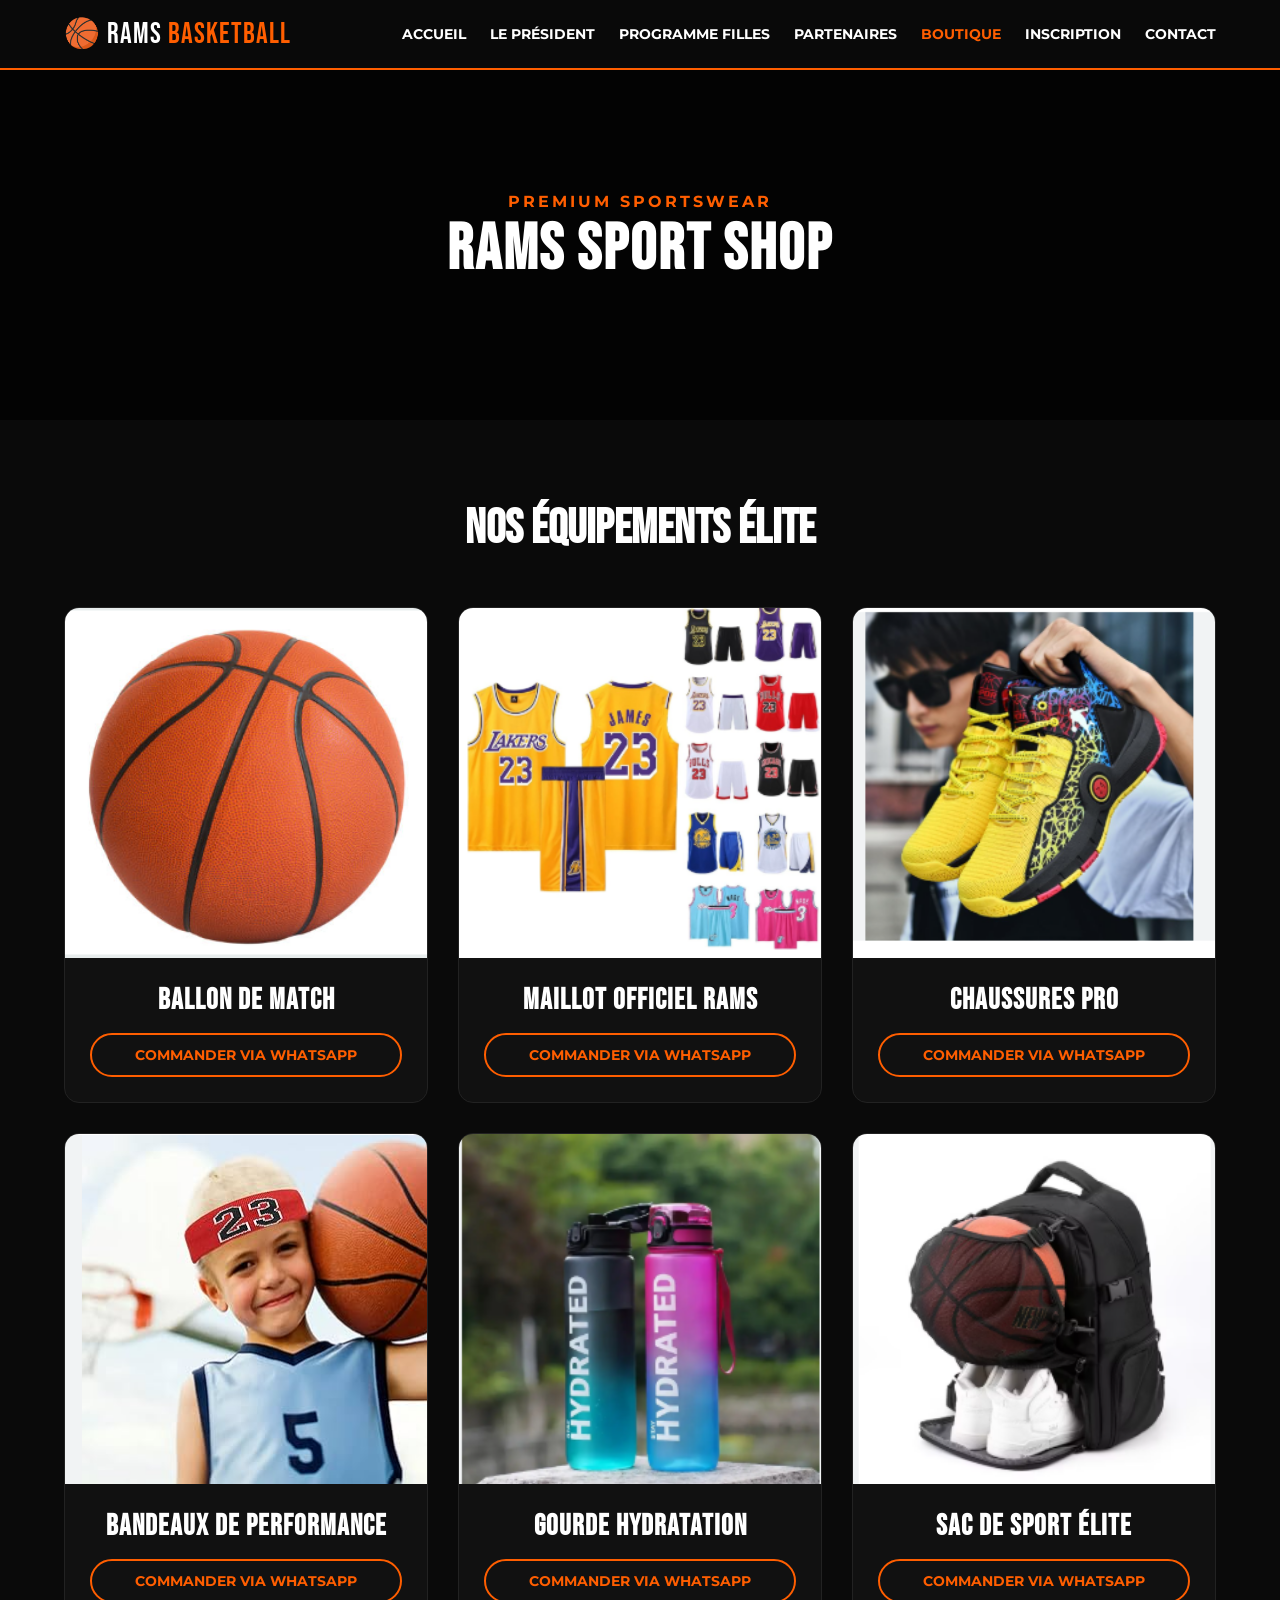
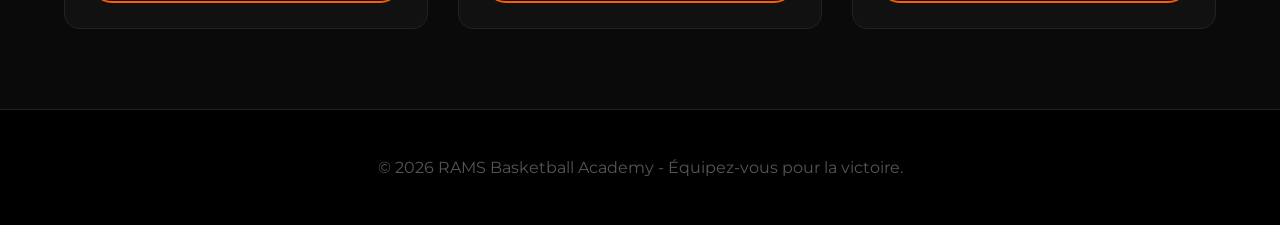
==== boutique.html @ 572895fd "Add files via upload" ====
<!DOCTYPE html>
<html lang="fr">
<head>
    <meta charset="UTF-8">
    <meta name="viewport" content="width=device-width, initial-scale=1.0">
    <title>Boutique | RAMS Basketball Academy</title>
    <link href="https://fonts.googleapis.com/css2?family=Bebas+Neue&family=Montserrat:wght@400;700&display=swap" rel="stylesheet">
    <link rel="stylesheet" href="css/style.css">
    <style>
        :root {
            --primary: #ff5e00;
            --dark: #0a0a0a;
            --gray: #111111;
            --light: #ffffff;
        }

        * { margin: 0; padding: 0; box-sizing: border-box; }
        body { font-family: 'Montserrat', sans-serif; background: var(--dark); color: var(--light); }

        /* --- HEADER & NAV (IDENTIQUE) --- */
        header {
            background: rgba(10, 10, 10, 0.95);
            padding: 1rem 5%;
            position: fixed;
            width: 100%;
            top: 0;
            z-index: 1000;
            border-bottom: 2px solid var(--primary);
            display: flex;
            justify-content: space-between;
            align-items: center;
        }
        .logo { font-family: 'Bebas Neue', sans-serif; font-size: 1.8rem; letter-spacing: 1px; }
        .logo span { color: var(--primary); }
        .nav-menu { display: flex; gap: 1.5rem; }
        .nav-menu a { color: var(--light); text-decoration: none; font-weight: bold; font-size: 0.9rem; text-transform: uppercase; transition: 0.3s; }
        .nav-menu a:hover, .nav-menu a.active { color: var(--primary); }
        .menu-toggle { display: none; font-size: 2rem; cursor: pointer; }

        /* --- HERO SHOP --- */
        .shop-hero {
            height: 40vh;
            background: linear-gradient(rgba(0,0,0,0.7), rgba(0,0,0,0.7)), url('images/hero-shop.jpg') center/cover;
            display: flex;
            flex-direction: column;
            align-items: center;
            justify-content: center;
            text-align: center;
            margin-top: 60px;
        }
        .shop-hero h1 { font-family: 'Bebas Neue', sans-serif; font-size: 4rem; letter-spacing: 2px; }
        .shop-hero p { color: var(--primary); text-transform: uppercase; font-weight: bold; letter-spacing: 3px; }

        /* --- SHOP GRID --- */
        .shop-section { padding: 80px 5%; }
        .shop-section h2 { font-family: 'Bebas Neue', sans-serif; font-size: 3rem; text-align: center; margin-bottom: 50px; }

        .shop-grid {
            display: grid;
            grid-template-columns: repeat(auto-fit, minmax(300px, 1fr));
            gap: 30px;
            max-width: 1200px;
            margin: 0 auto;
        }

        .product-card {
            background: var(--gray);
            border-radius: 15px;
            overflow: hidden;
            border: 1px solid #222;
            transition: all 0.4s ease;
            position: relative;
        }

        .product-card:hover {
            transform: translateY(-10px);
            border-color: var(--primary);
            box-shadow: 0 10px 30px rgba(255, 94, 0, 0.2);
        }

        .product-image {
            width: 100%;
            height: 350px;
            overflow: hidden;
            background: #222;
        }

        .product-image img {
            width: 100%;
            height: 100%;
            object-fit: cover;
            transition: transform 0.6s ease;
        }

        .product-card:hover .product-image img { transform: scale(1.1); }

        .product-info { padding: 25px; text-align: center; }

        .product-info h3 {
            font-family: 'Bebas Neue', sans-serif;
            font-size: 1.8rem;
            margin-bottom: 15px;
            letter-spacing: 1px;
        }

        .whatsapp-btn {
            display: inline-flex;
            align-items: center;
            justify-content: center;
            background: transparent;
            color: var(--primary);
            border: 2px solid var(--primary);
            padding: 12px 25px;
            text-decoration: none;
            font-weight: bold;
            border-radius: 50px;
            text-transform: uppercase;
            font-size: 0.85rem;
            transition: 0.3s;
            width: 100%;
        }

        .whatsapp-btn:hover {
            background: var(--primary);
            color: white;
        }

        .whatsapp-btn svg { margin-right: 10px; }

        /* --- FOOTER --- */
        footer { text-align: center; padding: 3rem; background: #000; border-top: 1px solid #222; color: #555; }

        @media (max-width: 768px) {
            .nav-menu { display: none; flex-direction: column; position: absolute; top: 100%; left: 0; width: 100%; background: var(--dark); padding: 2rem; border-bottom: 2px solid var(--primary); }
            .nav-menu.active { display: flex; }
            .menu-toggle { display: block; }
        }
    </style>
</head>
<body>

<header>
    <div class="logo">🏀 RAMS <span>BASKETBALL</span></div>
    <div class="menu-toggle" id="menuToggle">☰</div>
    <nav id="mobileMenu" class="nav-menu">
        <a href="index.html">Accueil</a>
        <a href="president.html">Le Président</a>
        <a href="programme_fille.html">Programme Filles</a>
        <a href="partenaire.html">Partenaires</a>
        <a href="boutique.html" class="active">Boutique</a>
        <a href="inscription.html">Inscription</a>
        <a href="contact.html">Contact</a>
    </nav>
</header>

<section class="shop-hero">
    <p>Premium Sportswear</p>
    <h1>RAMS SPORT SHOP</h1>
</section>

<section class="shop-section">
    <h2>Nos Équipements <span>Élite</span></h2>

    <div class="shop-grid">

        <div class="product-card">
            <div class="product-image"><img src="images/ballon.jpg" alt="Ballon RAMS"></div>
            <div class="product-info">
                <h3>Ballon de Match</h3>
                <a class="whatsapp-btn" href="https://wa.me/2290166396755?text=Je%20souhaite%20commander%20le%20Ballon" target="_blank">
                   Commander via WhatsApp
                </a>
            </div>
        </div>

        <div class="product-card">
            <div class="product-image"><img src="images/maillot.jpg" alt="Maillot Officiel"></div>
            <div class="product-info">
                <h3>Maillot Officiel RAMS</h3>
                <a class="whatsapp-btn" href="https://wa.me/2290166396755?text=Je%20souhaite%20commander%20le%20Maillot" target="_blank">
                   Commander via WhatsApp
                </a>
            </div>
        </div>

        <div class="product-card">
            <div class="product-image"><img src="images/chaussures.jpg" alt="Chaussures Basketball"></div>
            <div class="product-info">
                <h3>Chaussures Pro</h3>
                <a class="whatsapp-btn" href="https://wa.me/2290166396755?text=Je%20souhaite%20commander%20les%20Chaussures" target="_blank">
                   Commander via WhatsApp
                </a>
            </div>
        </div>

        <div class="product-card">
            <div class="product-image"><img src="images/bandeaux.jpg" alt="Accessoires"></div>
            <div class="product-info">
                <h3>Bandeaux de Performance</h3>
                <a class="whatsapp-btn" href="https://wa.me/2290166396755?text=Je%20souhaite%20commander%20les%20bandeaux" target="_blank">
                   Commander via WhatsApp
                </a>
            </div>
        </div>

        <div class="product-card">
            <div class="product-image"><img src="images/gourdes.jpg" alt="Gourde RAMS"></div>
            <div class="product-info">
                <h3>Gourde Hydratation</h3>
                <a class="whatsapp-btn" href="https://wa.me/2290166396755?text=Je%20souhaite%20commander%20la%20gourde" target="_blank">
                   Commander via WhatsApp
                </a>
            </div>
        </div>

        <div class="product-card">
            <div class="product-image"><img src="images/sacdesport.jpg" alt="Sac de sport"></div>
            <div class="product-info">
                <h3>Sac de Sport Élite</h3>
                <a class="whatsapp-btn" href="https://wa.me/2290166396755?text=Je%20souhaite%20commander%20le%20sac" target="_blank">
                   Commander via WhatsApp
                </a>
            </div>
        </div>

    </div>
</section>

<footer>
    <p>© 2026 RAMS Basketball Academy - Équipez-vous pour la victoire.</p>
</footer>

<script>
    const menuToggle = document.getElementById('menuToggle');
    const mobileMenu = document.getElementById('mobileMenu');
    menuToggle.addEventListener('click', () => mobileMenu.classList.toggle('active'));
</script>

</body>
</html>
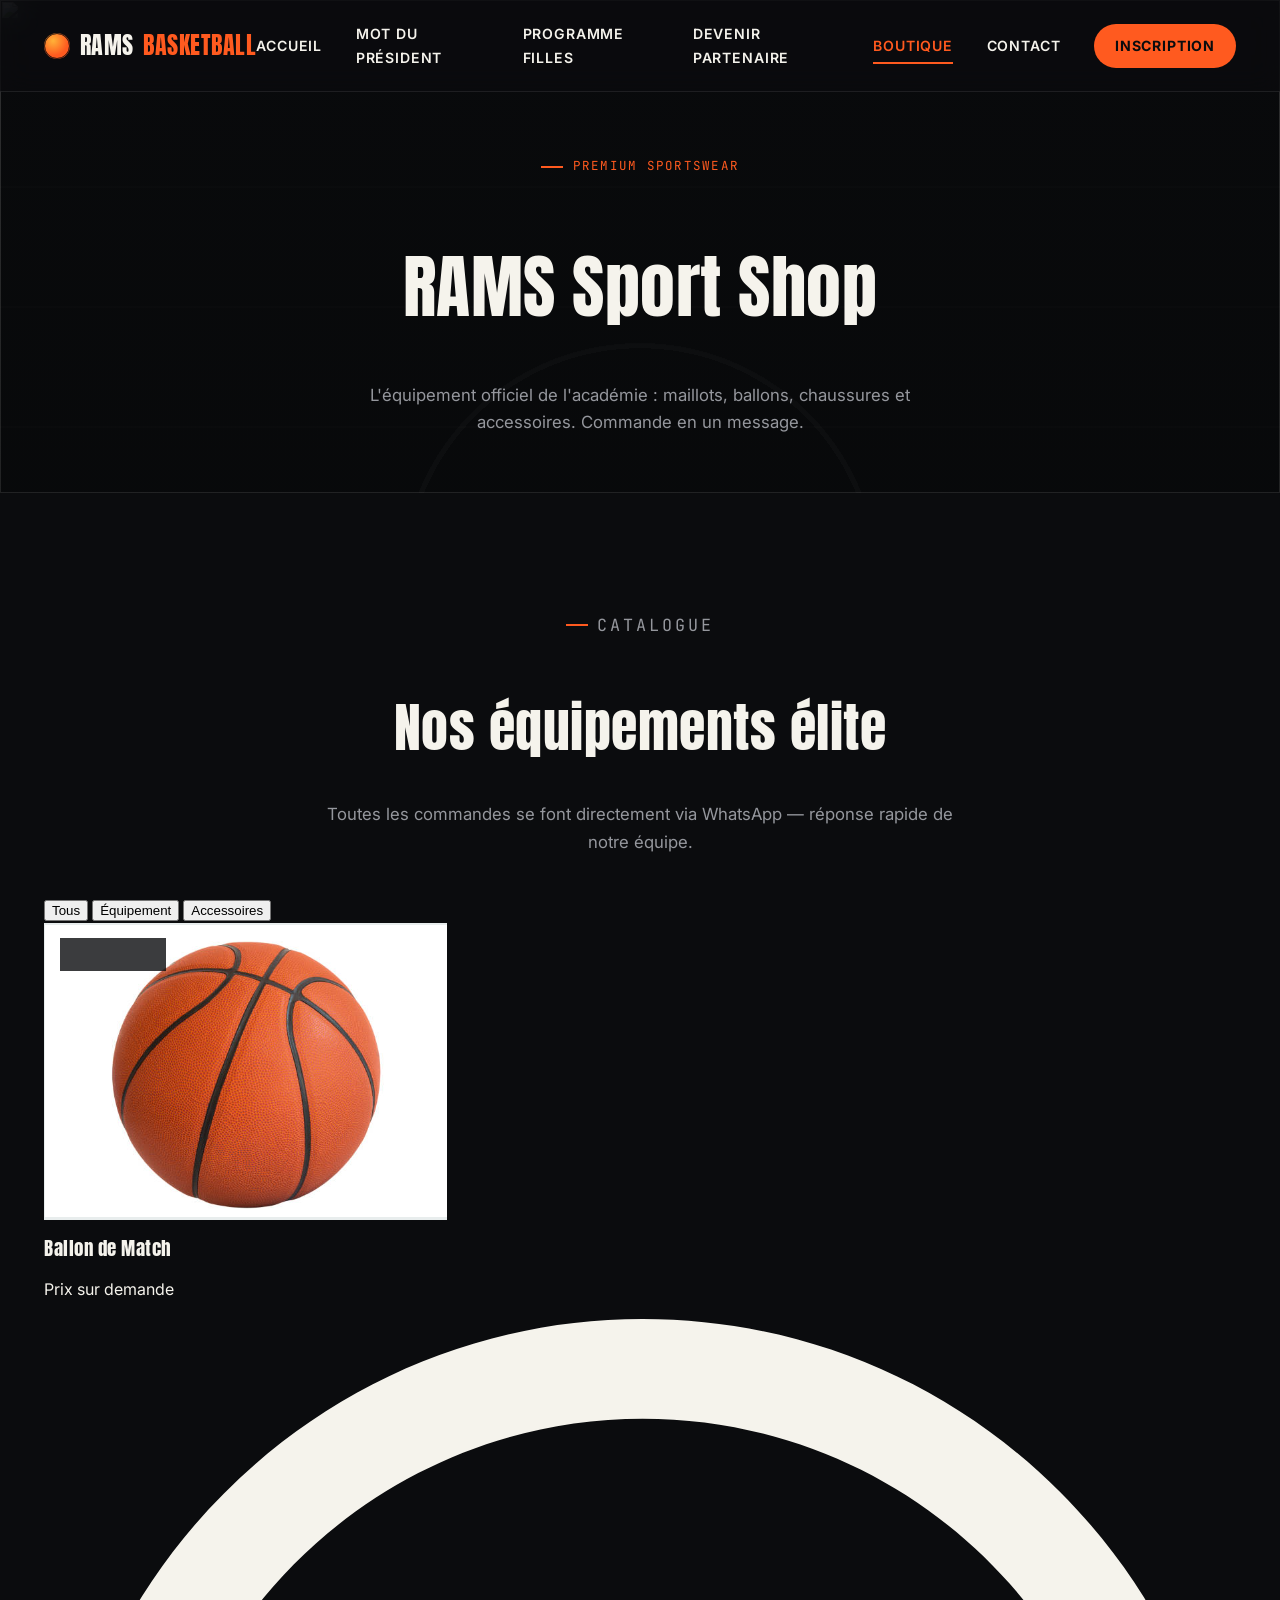
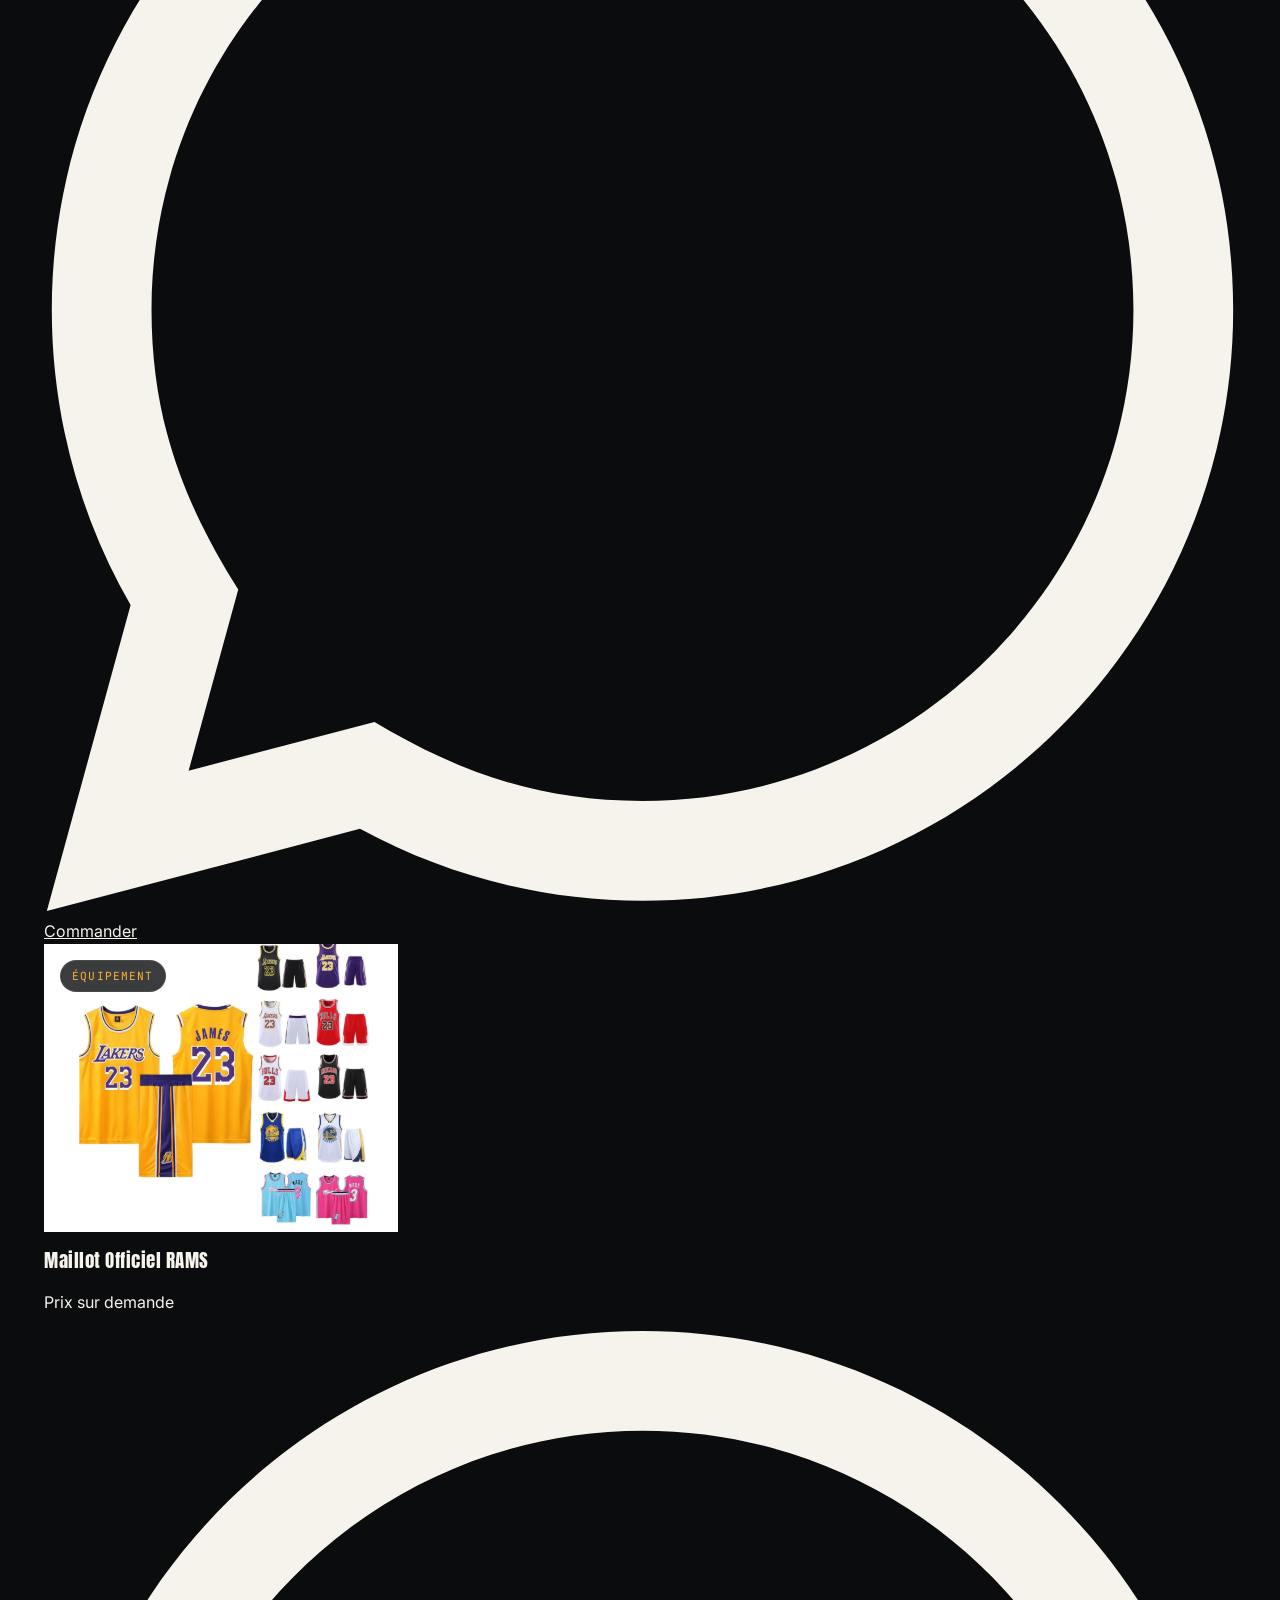
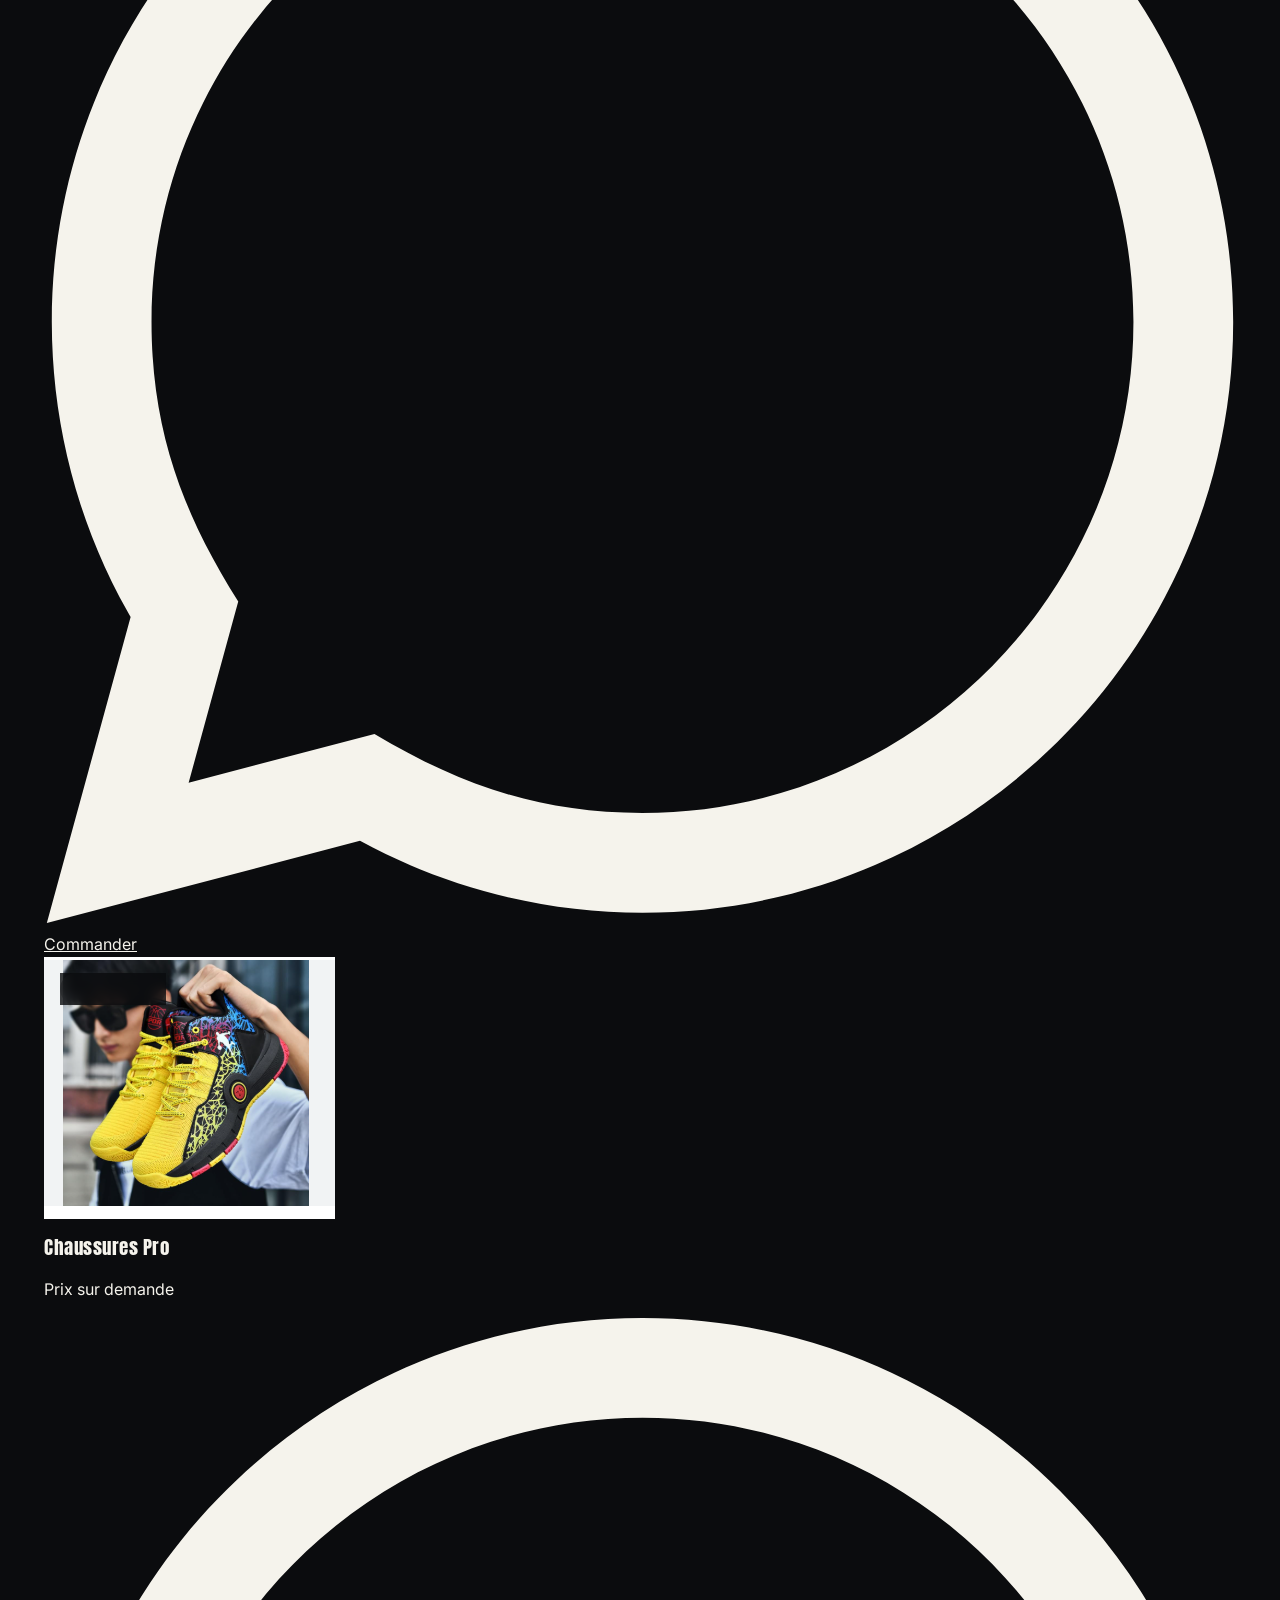
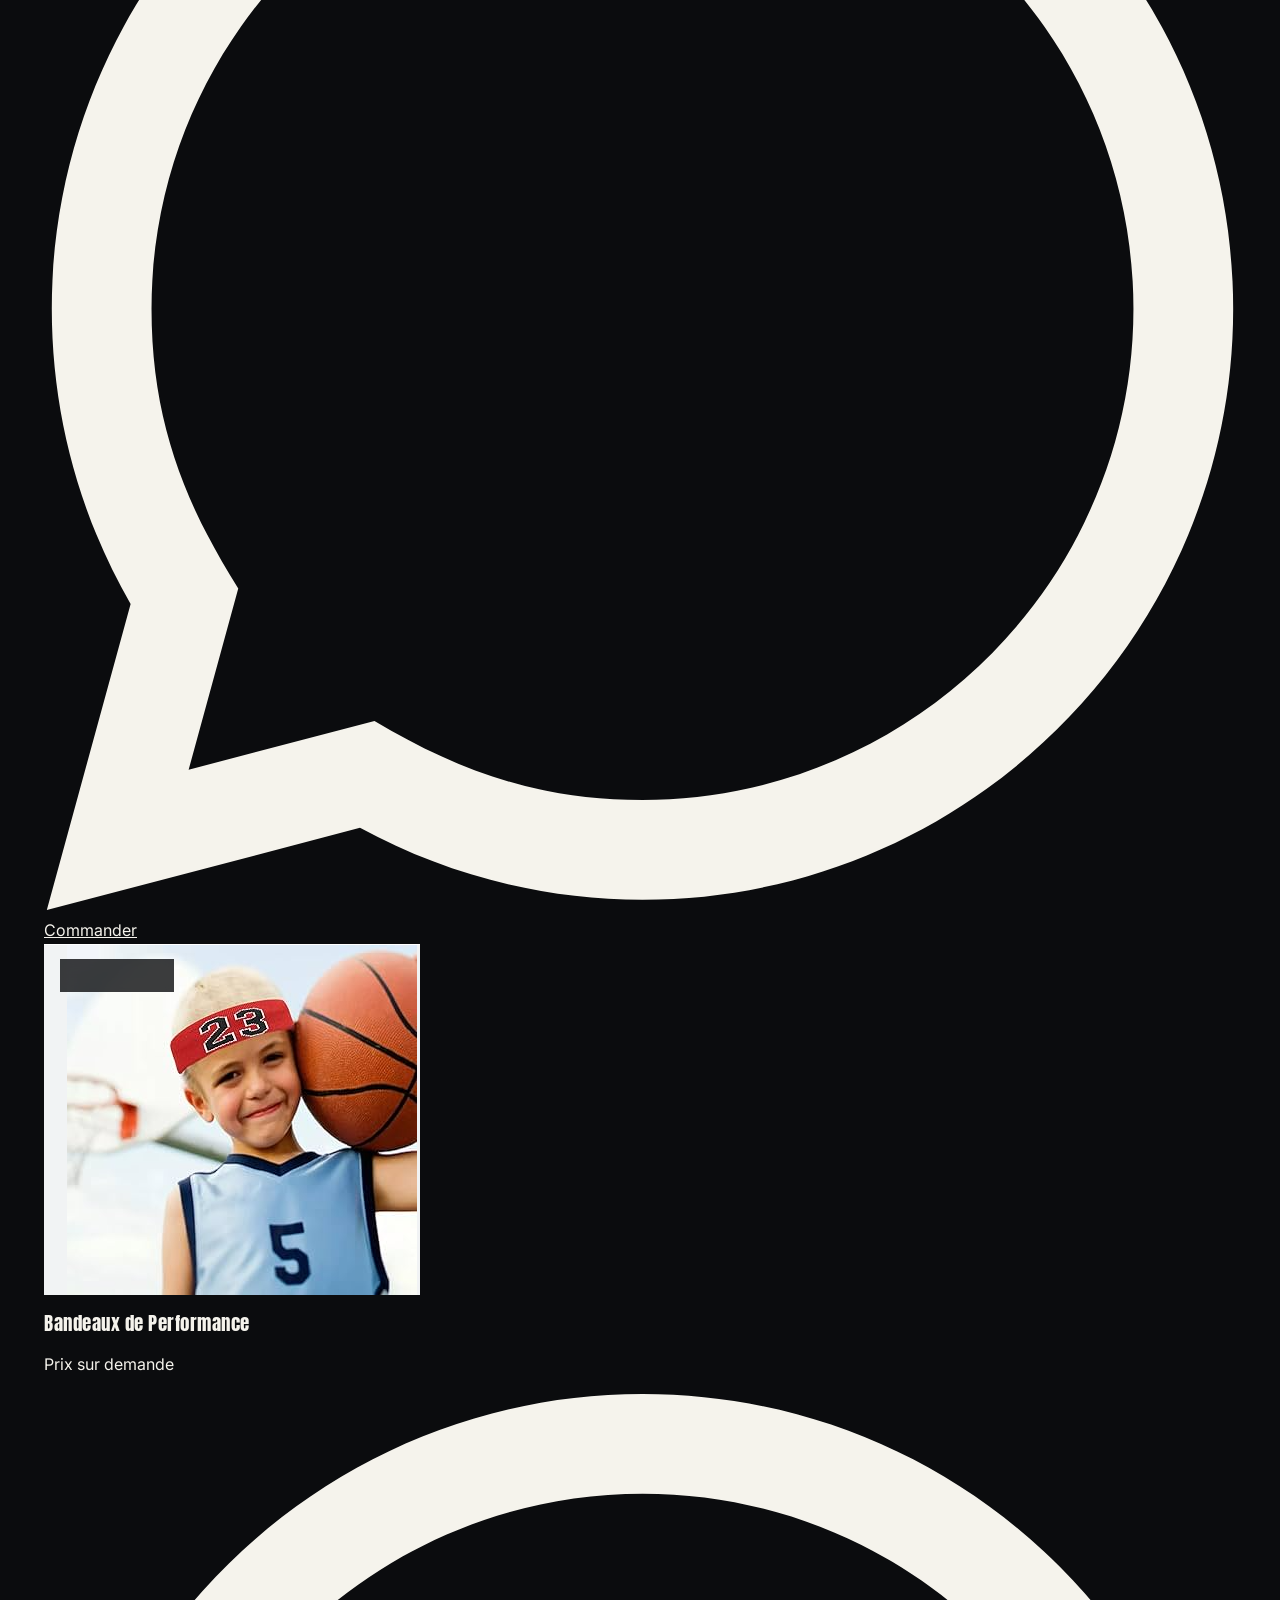
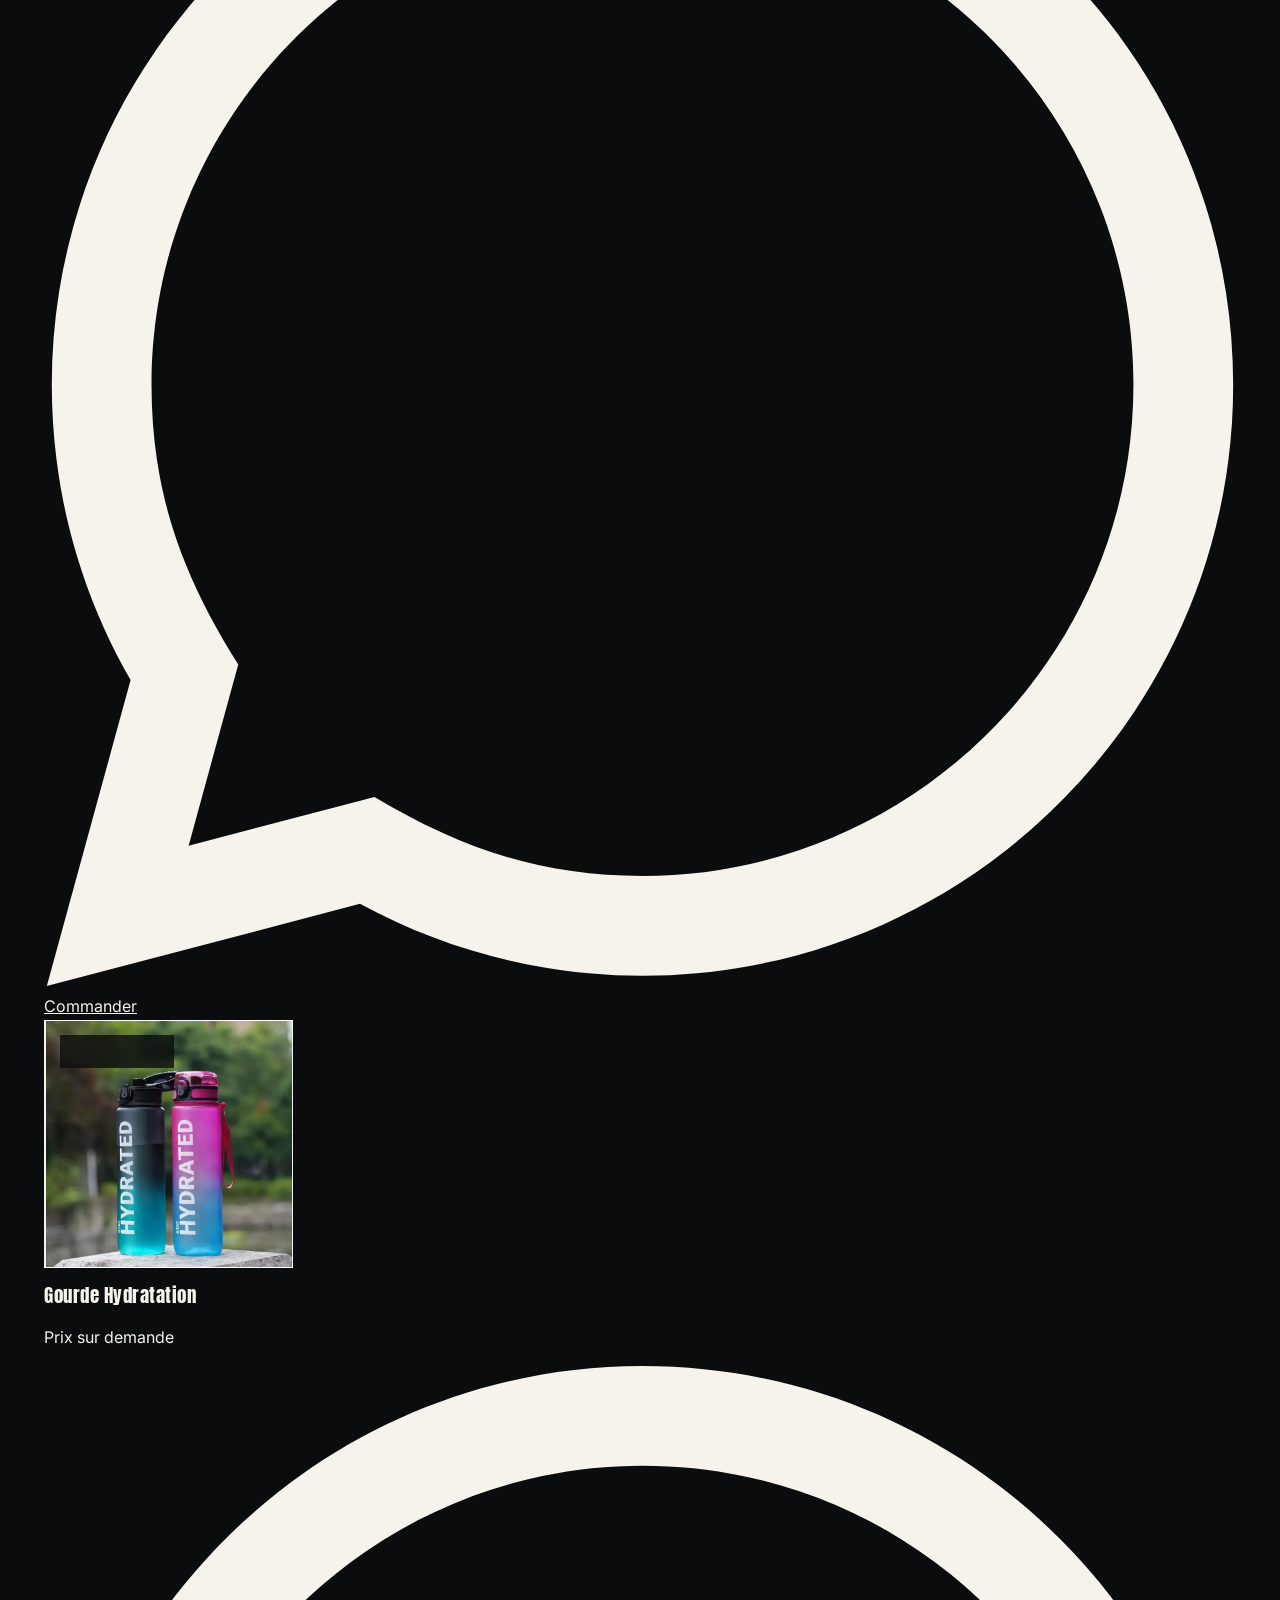
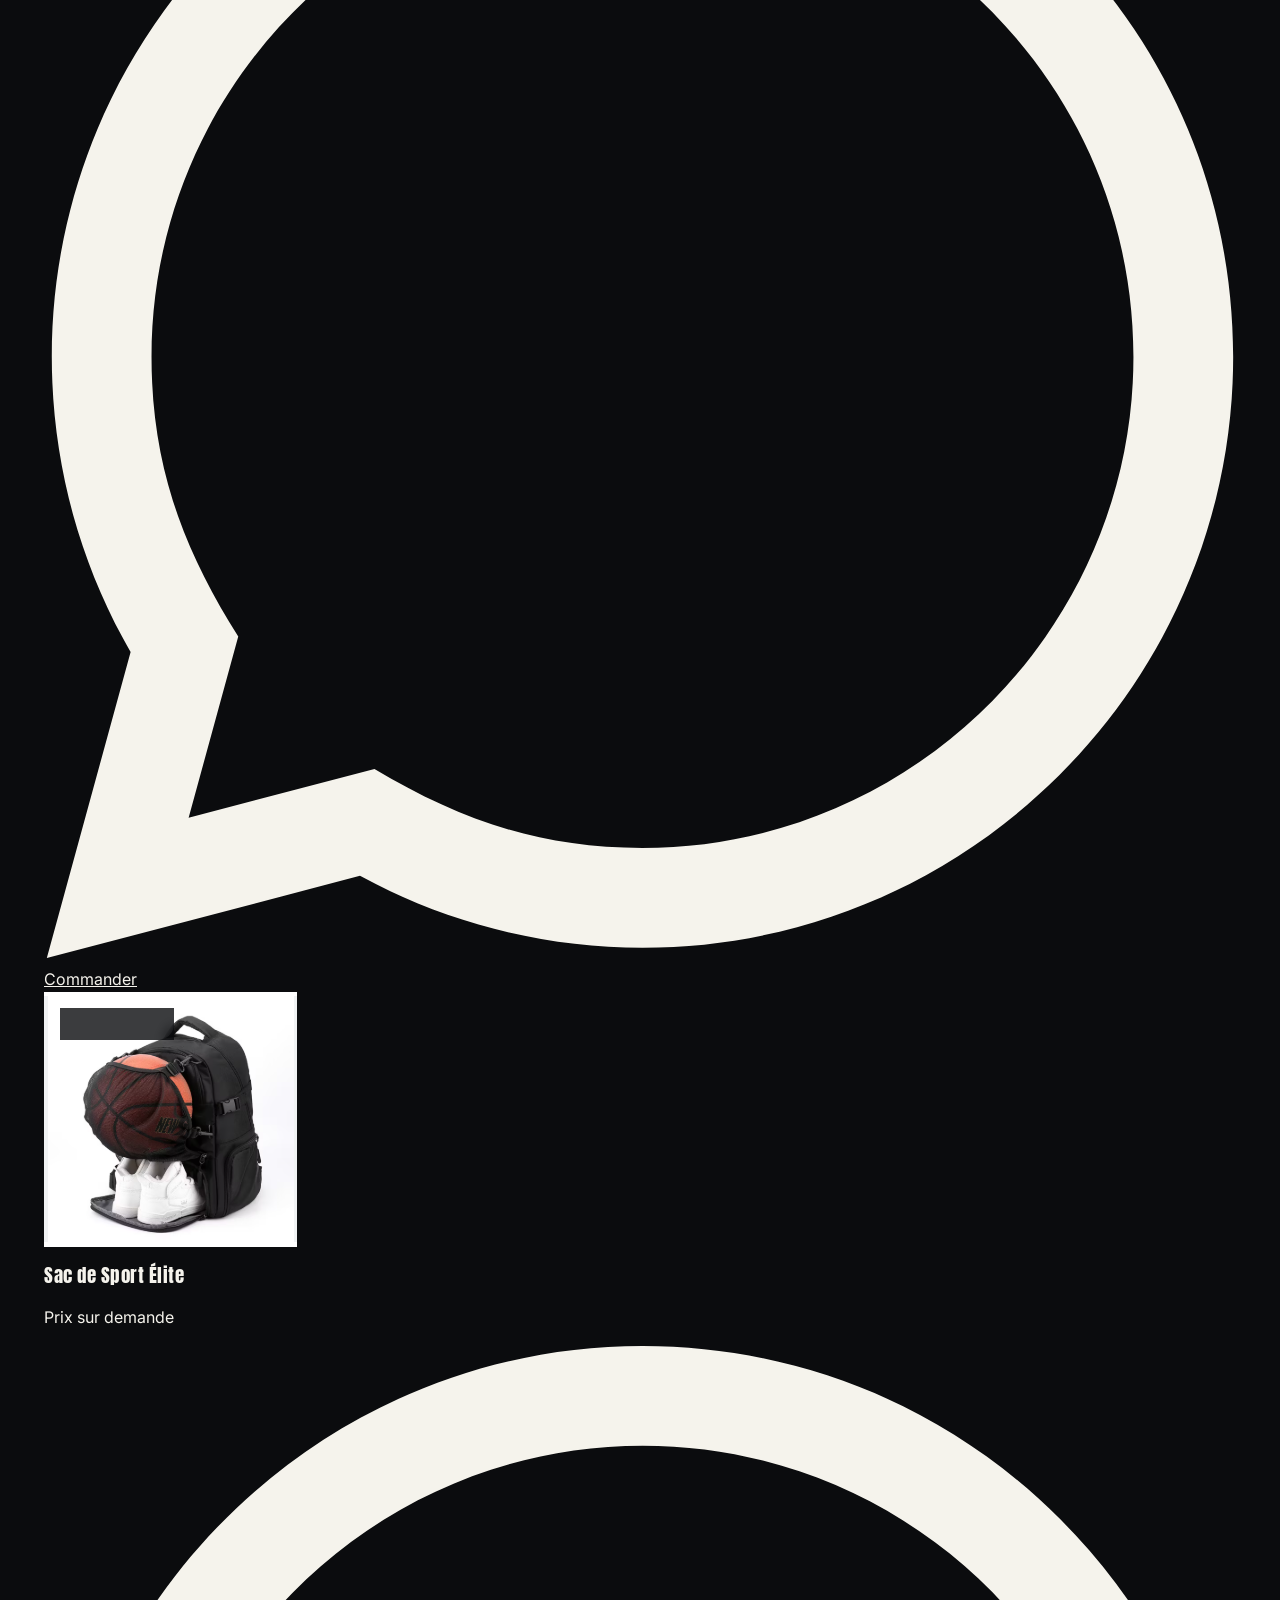
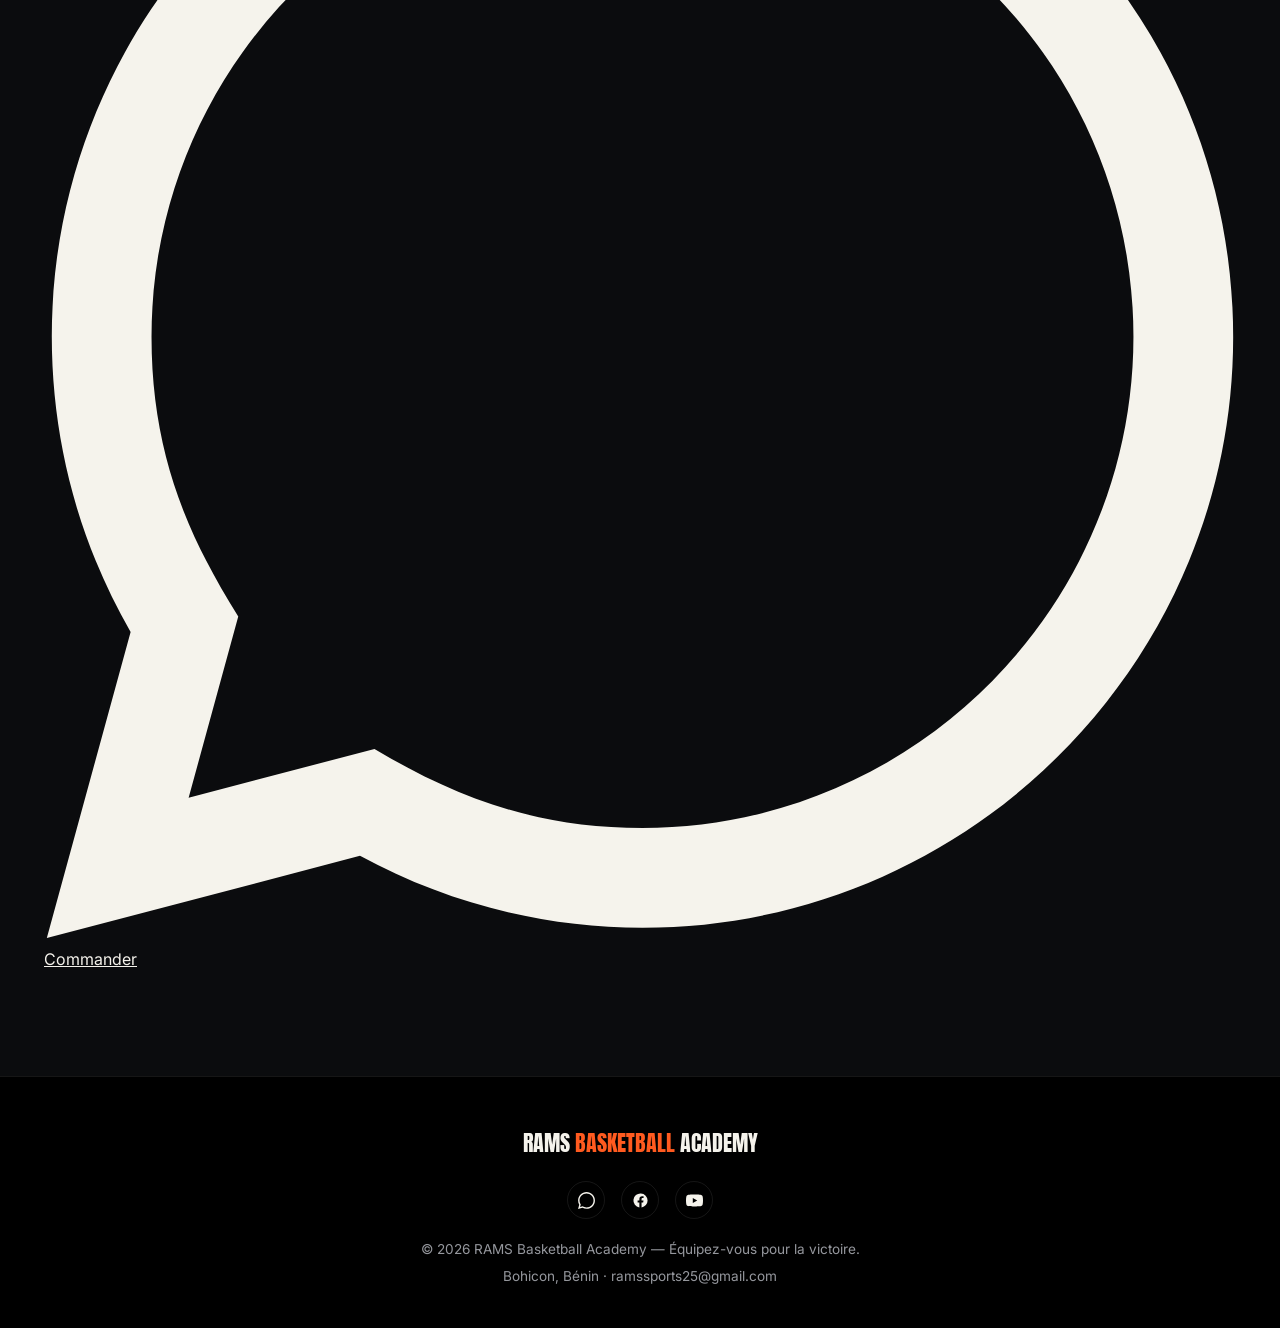
==== commit 00526ed7: "Revise boutique.html for SEO and layout improvements Updated the boutique page with improved SEO and" ====
--- a/boutique.html
+++ b/boutique.html
@@ -1,240 +1,281 @@
 <!DOCTYPE html>
 <html lang="fr">
 <head>
-    <meta charset="UTF-8">
-    <meta name="viewport" content="width=device-width, initial-scale=1.0">
-    <title>Boutique | RAMS Basketball Academy</title>
-    <link href="https://fonts.googleapis.com/css2?family=Bebas+Neue&family=Montserrat:wght@400;700&display=swap" rel="stylesheet">
-    <link rel="stylesheet" href="css/style.css">
-    <style>
-        :root {
-            --primary: #ff5e00;
-            --dark: #0a0a0a;
-            --gray: #111111;
-            --light: #ffffff;
-        }
-
-        * { margin: 0; padding: 0; box-sizing: border-box; }
-        body { font-family: 'Montserrat', sans-serif; background: var(--dark); color: var(--light); }
-
-        /* --- HEADER & NAV (IDENTIQUE) --- */
-        header {
-            background: rgba(10, 10, 10, 0.95);
-            padding: 1rem 5%;
-            position: fixed;
-            width: 100%;
-            top: 0;
-            z-index: 1000;
-            border-bottom: 2px solid var(--primary);
-            display: flex;
-            justify-content: space-between;
-            align-items: center;
-        }
-        .logo { font-family: 'Bebas Neue', sans-serif; font-size: 1.8rem; letter-spacing: 1px; }
-        .logo span { color: var(--primary); }
-        .nav-menu { display: flex; gap: 1.5rem; }
-        .nav-menu a { color: var(--light); text-decoration: none; font-weight: bold; font-size: 0.9rem; text-transform: uppercase; transition: 0.3s; }
-        .nav-menu a:hover, .nav-menu a.active { color: var(--primary); }
-        .menu-toggle { display: none; font-size: 2rem; cursor: pointer; }
-
-        /* --- HERO SHOP --- */
-        .shop-hero {
-            height: 40vh;
-            background: linear-gradient(rgba(0,0,0,0.7), rgba(0,0,0,0.7)), url('images/hero-shop.jpg') center/cover;
-            display: flex;
-            flex-direction: column;
-            align-items: center;
-            justify-content: center;
-            text-align: center;
-            margin-top: 60px;
-        }
-        .shop-hero h1 { font-family: 'Bebas Neue', sans-serif; font-size: 4rem; letter-spacing: 2px; }
-        .shop-hero p { color: var(--primary); text-transform: uppercase; font-weight: bold; letter-spacing: 3px; }
-
-        /* --- SHOP GRID --- */
-        .shop-section { padding: 80px 5%; }
-        .shop-section h2 { font-family: 'Bebas Neue', sans-serif; font-size: 3rem; text-align: center; margin-bottom: 50px; }
-
-        .shop-grid {
-            display: grid;
-            grid-template-columns: repeat(auto-fit, minmax(300px, 1fr));
-            gap: 30px;
-            max-width: 1200px;
-            margin: 0 auto;
-        }
-
-        .product-card {
-            background: var(--gray);
-            border-radius: 15px;
-            overflow: hidden;
-            border: 1px solid #222;
-            transition: all 0.4s ease;
-            position: relative;
-        }
-
-        .product-card:hover {
-            transform: translateY(-10px);
-            border-color: var(--primary);
-            box-shadow: 0 10px 30px rgba(255, 94, 0, 0.2);
-        }
-
-        .product-image {
-            width: 100%;
-            height: 350px;
-            overflow: hidden;
-            background: #222;
-        }
-
-        .product-image img {
-            width: 100%;
-            height: 100%;
-            object-fit: cover;
-            transition: transform 0.6s ease;
-        }
-
-        .product-card:hover .product-image img { transform: scale(1.1); }
-
-        .product-info { padding: 25px; text-align: center; }
-
-        .product-info h3 {
-            font-family: 'Bebas Neue', sans-serif;
-            font-size: 1.8rem;
-            margin-bottom: 15px;
-            letter-spacing: 1px;
-        }
-
-        .whatsapp-btn {
-            display: inline-flex;
-            align-items: center;
-            justify-content: center;
-            background: transparent;
-            color: var(--primary);
-            border: 2px solid var(--primary);
-            padding: 12px 25px;
-            text-decoration: none;
-            font-weight: bold;
-            border-radius: 50px;
-            text-transform: uppercase;
-            font-size: 0.85rem;
-            transition: 0.3s;
-            width: 100%;
-        }
-
-        .whatsapp-btn:hover {
-            background: var(--primary);
-            color: white;
-        }
-
-        .whatsapp-btn svg { margin-right: 10px; }
-
-        /* --- FOOTER --- */
-        footer { text-align: center; padding: 3rem; background: #000; border-top: 1px solid #222; color: #555; }
-
-        @media (max-width: 768px) {
-            .nav-menu { display: none; flex-direction: column; position: absolute; top: 100%; left: 0; width: 100%; background: var(--dark); padding: 2rem; border-bottom: 2px solid var(--primary); }
-            .nav-menu.active { display: flex; }
-            .menu-toggle { display: block; }
-        }
-    </style>
+<meta charset="UTF-8">
+<meta name="viewport" content="width=device-width, initial-scale=1.0">
+<title>Boutique | Équipement Basketball Officiel — RAMS Sport Shop</title>
+<meta name="description" content="Achetez l'équipement officiel RAMS : maillots, ballons, chaussures et accessoires basketball. Commande simple et rapide via WhatsApp, livraison à Bohicon.">
+<meta name="robots" content="index, follow">
+<meta name="theme-color" content="#0b0c0e">
+<link rel="canonical" href="https://ramsbasketballacademy.com/boutique.html">
+
+<!-- Favicon -->
+<link rel="icon" type="image/svg+xml" href="favicon.svg">
+<link rel="alternate icon" href="favicon.svg">
+<link rel="apple-touch-icon" href="favicon.svg">
+
+<!-- Open Graph / Social -->
+<meta property="og:type" content="website">
+<meta property="og:site_name" content="RAMS Basketball Academy">
+<meta property="og:title" content="RAMS Sport Shop — Équipement Basketball Officiel">
+<meta property="og:description" content="Maillots, ballons, chaussures et accessoires basketball. Commandez en un message WhatsApp.">
+<meta property="og:image" content="https://ramsbasketballacademy.com/images/hero-shop.jpg">
+<meta property="og:url" content="https://ramsbasketballacademy.com/boutique.html">
+<meta property="og:locale" content="fr_FR">
+<meta name="twitter:card" content="summary_large_image">
+<meta name="twitter:title" content="RAMS Sport Shop — Équipement Basketball Officiel">
+<meta name="twitter:description" content="Maillots, ballons, chaussures et accessoires basketball. Commandez en un message WhatsApp.">
+<meta name="twitter:image" content="https://ramsbasketballacademy.com/images/hero-shop.jpg">
+
+<!-- Structured data -->
+<script type="application/ld+json">
+{
+  "@context": "https://schema.org",
+  "@type": "BreadcrumbList",
+  "itemListElement": [
+    { "@type": "ListItem", "position": 1, "name": "Accueil", "item": "https://ramsbasketballacademy.com/index.html" },
+    { "@type": "ListItem", "position": 2, "name": "Boutique", "item": "https://ramsbasketballacademy.com/boutique.html" }
+  ]
+}
+</script>
+<script type="application/ld+json">
+{
+  "@context": "https://schema.org",
+  "@type": "ItemList",
+  "name": "Équipements RAMS Sport Shop",
+  "itemListElement": [
+    {
+      "@type": "Product", "position": 1, "name": "Ballon de Match RAMS",
+      "image": "https://ramsbasketballacademy.com/images/ballon.jpg",
+      "description": "Ballon de basketball officiel utilisé pour les matchs et entraînements de l'académie.",
+      "brand": { "@type": "Brand", "name": "RAMS Basketball Academy" },
+      "category": "Équipement"
+    },
+    {
+      "@type": "Product", "position": 2, "name": "Maillot Officiel RAMS",
+      "image": "https://ramsbasketballacademy.com/images/maillot.jpg",
+      "description": "Maillot officiel de RAMS Basketball Academy, floqué aux couleurs de l'académie.",
+      "brand": { "@type": "Brand", "name": "RAMS Basketball Academy" },
+      "category": "Équipement"
+    },
+    {
+      "@type": "Product", "position": 3, "name": "Chaussures de Basketball Pro",
+      "image": "https://ramsbasketballacademy.com/images/chaussures.jpg",
+      "description": "Chaussures de basketball performantes, adaptées à un usage compétitif.",
+      "brand": { "@type": "Brand", "name": "RAMS Basketball Academy" },
+      "category": "Équipement"
+    },
+    {
+      "@type": "Product", "position": 4, "name": "Bandeaux de Performance",
+      "image": "https://ramsbasketballacademy.com/images/bandeaux.jpg",
+      "description": "Bandeaux sportifs pour un meilleur confort pendant l'effort.",
+      "brand": { "@type": "Brand", "name": "RAMS Basketball Academy" },
+      "category": "Accessoires"
+    },
+    {
+      "@type": "Product", "position": 5, "name": "Gourde d'Hydratation RAMS",
+      "image": "https://ramsbasketballacademy.com/images/gourdes.jpg",
+      "description": "Gourde de sport aux couleurs de l'académie pour rester hydraté à l'entraînement.",
+      "brand": { "@type": "Brand", "name": "RAMS Basketball Academy" },
+      "category": "Accessoires"
+    },
+    {
+      "@type": "Product", "position": 6, "name": "Sac de Sport Élite",
+      "image": "https://ramsbasketballacademy.com/images/sacdesport.jpg",
+      "description": "Sac de sport spacieux pour transporter tout l'équipement d'entraînement.",
+      "brand": { "@type": "Brand", "name": "RAMS Basketball Academy" },
+      "category": "Accessoires"
+    }
+  ]
+}
+</script>
+
+<link rel="preconnect" href="https://fonts.googleapis.com">
+<link rel="preconnect" href="https://fonts.gstatic.com" crossorigin>
+<link href="https://fonts.googleapis.com/css2?family=Anton&family=JetBrains+Mono:wght@400;600;700&family=Inter:wght@400;500;600;700;800&display=swap" rel="stylesheet">
+<link rel="stylesheet" href="assets/style.css">
 </head>
 <body>
 
-<header>
-    <div class="logo">🏀 RAMS <span>BASKETBALL</span></div>
-    <div class="menu-toggle" id="menuToggle">☰</div>
+<a href="#main" class="skip-link">Aller au contenu</a>
+
+<header id="siteHeader">
+  <div class="container nav-row">
+    <a href="index.html" class="logo">
+      <span class="ball"></span>
+      RAMS <span>BASKETBALL</span>
+    </a>
+    <button class="menu-toggle" id="menuToggle" aria-label="Ouvrir le menu" aria-expanded="false">
+      <span></span><span></span><span></span>
+    </button>
     <nav id="mobileMenu" class="nav-menu">
-        <a href="index.html">Accueil</a>
-        <a href="president.html">Le Président</a>
-        <a href="programme_fille.html">Programme Filles</a>
-        <a href="partenaire.html">Partenaires</a>
-        <a href="boutique.html" class="active">Boutique</a>
-        <a href="inscription.html">Inscription</a>
-        <a href="contact.html">Contact</a>
+      <a href="index.html">Accueil</a>
+      <a href="president.html">Mot du Président</a>
+      <a href="programme_fille.html">Programme Filles</a>
+      <a href="partenaire.html">Devenir Partenaire</a>
+      <a href="boutique.html" class="active">Boutique</a>
+      <a href="contact.html">Contact</a>
+      <a href="inscription.html" class="nav-cta">Inscription</a>
     </nav>
+  </div>
 </header>
 
-<section class="shop-hero">
-    <p>Premium Sportswear</p>
-    <h1>RAMS SPORT SHOP</h1>
-</section>
-
-<section class="shop-section">
-    <h2>Nos Équipements <span>Élite</span></h2>
-
-    <div class="shop-grid">
-
-        <div class="product-card">
-            <div class="product-image"><img src="images/ballon.jpg" alt="Ballon RAMS"></div>
-            <div class="product-info">
-                <h3>Ballon de Match</h3>
-                <a class="whatsapp-btn" href="https://wa.me/2290166396755?text=Je%20souhaite%20commander%20le%20Ballon" target="_blank">
-                   Commander via WhatsApp
-                </a>
-            </div>
-        </div>
-
-        <div class="product-card">
-            <div class="product-image"><img src="images/maillot.jpg" alt="Maillot Officiel"></div>
-            <div class="product-info">
-                <h3>Maillot Officiel RAMS</h3>
-                <a class="whatsapp-btn" href="https://wa.me/2290166396755?text=Je%20souhaite%20commander%20le%20Maillot" target="_blank">
-                   Commander via WhatsApp
-                </a>
-            </div>
-        </div>
-
-        <div class="product-card">
-            <div class="product-image"><img src="images/chaussures.jpg" alt="Chaussures Basketball"></div>
-            <div class="product-info">
-                <h3>Chaussures Pro</h3>
-                <a class="whatsapp-btn" href="https://wa.me/2290166396755?text=Je%20souhaite%20commander%20les%20Chaussures" target="_blank">
-                   Commander via WhatsApp
-                </a>
-            </div>
-        </div>
-
-        <div class="product-card">
-            <div class="product-image"><img src="images/bandeaux.jpg" alt="Accessoires"></div>
-            <div class="product-info">
-                <h3>Bandeaux de Performance</h3>
-                <a class="whatsapp-btn" href="https://wa.me/2290166396755?text=Je%20souhaite%20commander%20les%20bandeaux" target="_blank">
-                   Commander via WhatsApp
-                </a>
-            </div>
-        </div>
-
-        <div class="product-card">
-            <div class="product-image"><img src="images/gourdes.jpg" alt="Gourde RAMS"></div>
-            <div class="product-info">
-                <h3>Gourde Hydratation</h3>
-                <a class="whatsapp-btn" href="https://wa.me/2290166396755?text=Je%20souhaite%20commander%20la%20gourde" target="_blank">
-                   Commander via WhatsApp
-                </a>
-            </div>
-        </div>
-
-        <div class="product-card">
-            <div class="product-image"><img src="images/sacdesport.jpg" alt="Sac de sport"></div>
-            <div class="product-info">
-                <h3>Sac de Sport Élite</h3>
-                <a class="whatsapp-btn" href="https://wa.me/2290166396755?text=Je%20souhaite%20commander%20le%20sac" target="_blank">
-                   Commander via WhatsApp
-                </a>
-            </div>
-        </div>
-
+<main id="main">
+
+  <section class="page-hero">
+    <img src="images/hero-shop.jpg" alt="" class="page-hero-bg" aria-hidden="true">
+    <div class="page-hero-overlay" aria-hidden="true"></div>
+    <div class="court-lines" aria-hidden="true"></div>
+    <div class="page-hero-inner">
+      <p class="eyebrow" style="justify-content:center;">Premium Sportswear</p>
+      <h1>RAMS Sport Shop</h1>
+      <p class="lede">L'équipement officiel de l'académie : maillots, ballons, chaussures et accessoires. Commande en un message.</p>
     </div>
-</section>
+  </section>
+
+  <section class="section">
+    <div class="container">
+      <div class="section-head reveal" style="margin:0 auto 2.5rem; text-align:center;">
+        <p class="eyebrow" style="justify-content:center;">Catalogue</p>
+        <h2>Nos équipements élite</h2>
+        <p>Toutes les commandes se font directement via WhatsApp — réponse rapide de notre équipe.</p>
+      </div>
+
+      <div class="shop-filters reveal" id="shopFilters">
+        <button class="filter-btn active" data-filter="all">Tous</button>
+        <button class="filter-btn" data-filter="Équipement">Équipement</button>
+        <button class="filter-btn" data-filter="Accessoires">Accessoires</button>
+      </div>
+
+      <div class="shop-grid" id="shopGrid">
+
+        <div class="product-card reveal" data-category="Équipement">
+          <div class="product-image">
+            <span class="card-tag">Équipement</span>
+            <img src="images/ballon.jpg" alt="Ballon de basketball officiel RAMS" loading="lazy" decoding="async">
+          </div>
+          <div class="product-info">
+            <h3>Ballon de Match</h3>
+            <p class="price-note">Prix sur demande</p>
+            <a class="btn-outline" href="https://wa.me/2290166396755?text=Je%20souhaite%20commander%20le%20Ballon" target="_blank" rel="noopener">
+              <svg viewBox="0 0 24 24" fill="currentColor"><path d="M.057 24l1.687-6.163c-1.041-1.804-1.588-3.849-1.587-5.946.003-6.556 5.338-11.891 11.893-11.891 3.181.001 6.167 1.24 8.413 3.488 2.245 2.248 3.481 5.236 3.48 8.414-.003 6.557-5.338 11.892-11.893 11.892-1.99-.001-3.951-.5-5.688-1.448l-6.305 1.654zm6.597-3.807c1.676.995 3.276 1.591 5.392 1.592 5.448 0 9.886-4.434 9.889-9.885.002-5.462-4.415-9.89-9.881-9.892-5.452 0-9.887 4.434-9.889 9.884-.001 2.225.651 3.891 1.746 5.634l-.999 3.648 3.742-.981z"/></svg>
+              Commander
+            </a>
+          </div>
+        </div>
+
+        <div class="product-card reveal" data-category="Équipement">
+          <div class="product-image">
+            <span class="card-tag">Équipement</span>
+            <img src="images/maillot.jpg" alt="Maillot officiel RAMS Basketball Academy" loading="lazy" decoding="async">
+          </div>
+          <div class="product-info">
+            <h3>Maillot Officiel RAMS</h3>
+            <p class="price-note">Prix sur demande</p>
+            <a class="btn-outline" href="https://wa.me/2290166396755?text=Je%20souhaite%20commander%20le%20Maillot" target="_blank" rel="noopener">
+              <svg viewBox="0 0 24 24" fill="currentColor"><path d="M.057 24l1.687-6.163c-1.041-1.804-1.588-3.849-1.587-5.946.003-6.556 5.338-11.891 11.893-11.891 3.181.001 6.167 1.24 8.413 3.488 2.245 2.248 3.481 5.236 3.48 8.414-.003 6.557-5.338 11.892-11.893 11.892-1.99-.001-3.951-.5-5.688-1.448l-6.305 1.654zm6.597-3.807c1.676.995 3.276 1.591 5.392 1.592 5.448 0 9.886-4.434 9.889-9.885.002-5.462-4.415-9.89-9.881-9.892-5.452 0-9.887 4.434-9.889 9.884-.001 2.225.651 3.891 1.746 5.634l-.999 3.648 3.742-.981z"/></svg>
+              Commander
+            </a>
+          </div>
+        </div>
+
+        <div class="product-card reveal" data-category="Équipement">
+          <div class="product-image">
+            <span class="card-tag">Équipement</span>
+            <img src="images/chaussures.jpg" alt="Chaussures de basketball professionnelles" loading="lazy" decoding="async">
+          </div>
+          <div class="product-info">
+            <h3>Chaussures Pro</h3>
+            <p class="price-note">Prix sur demande</p>
+            <a class="btn-outline" href="https://wa.me/2290166396755?text=Je%20souhaite%20commander%20les%20Chaussures" target="_blank" rel="noopener">
+              <svg viewBox="0 0 24 24" fill="currentColor"><path d="M.057 24l1.687-6.163c-1.041-1.804-1.588-3.849-1.587-5.946.003-6.556 5.338-11.891 11.893-11.891 3.181.001 6.167 1.24 8.413 3.488 2.245 2.248 3.481 5.236 3.48 8.414-.003 6.557-5.338 11.892-11.893 11.892-1.99-.001-3.951-.5-5.688-1.448l-6.305 1.654zm6.597-3.807c1.676.995 3.276 1.591 5.392 1.592 5.448 0 9.886-4.434 9.889-9.885.002-5.462-4.415-9.89-9.881-9.892-5.452 0-9.887 4.434-9.889 9.884-.001 2.225.651 3.891 1.746 5.634l-.999 3.648 3.742-.981z"/></svg>
+              Commander
+            </a>
+          </div>
+        </div>
+
+        <div class="product-card reveal" data-category="Accessoires">
+          <div class="product-image">
+            <span class="card-tag">Accessoires</span>
+            <img src="images/bandeaux.jpg" alt="Bandeaux de performance sportive RAMS" loading="lazy" decoding="async">
+          </div>
+          <div class="product-info">
+            <h3>Bandeaux de Performance</h3>
+            <p class="price-note">Prix sur demande</p>
+            <a class="btn-outline" href="https://wa.me/2290166396755?text=Je%20souhaite%20commander%20les%20bandeaux" target="_blank" rel="noopener">
+              <svg viewBox="0 0 24 24" fill="currentColor"><path d="M.057 24l1.687-6.163c-1.041-1.804-1.588-3.849-1.587-5.946.003-6.556 5.338-11.891 11.893-11.891 3.181.001 6.167 1.24 8.413 3.488 2.245 2.248 3.481 5.236 3.48 8.414-.003 6.557-5.338 11.892-11.893 11.892-1.99-.001-3.951-.5-5.688-1.448l-6.305 1.654zm6.597-3.807c1.676.995 3.276 1.591 5.392 1.592 5.448 0 9.886-4.434 9.889-9.885.002-5.462-4.415-9.89-9.881-9.892-5.452 0-9.887 4.434-9.889 9.884-.001 2.225.651 3.891 1.746 5.634l-.999 3.648 3.742-.981z"/></svg>
+              Commander
+            </a>
+          </div>
+        </div>
+
+        <div class="product-card reveal" data-category="Accessoires">
+          <div class="product-image">
+            <span class="card-tag">Accessoires</span>
+            <img src="images/gourdes.jpg" alt="Gourde d'hydratation RAMS Basketball Academy" loading="lazy" decoding="async">
+          </div>
+          <div class="product-info">
+            <h3>Gourde Hydratation</h3>
+            <p class="price-note">Prix sur demande</p>
+            <a class="btn-outline" href="https://wa.me/2290166396755?text=Je%20souhaite%20commander%20la%20gourde" target="_blank" rel="noopener">
+              <svg viewBox="0 0 24 24" fill="currentColor"><path d="M.057 24l1.687-6.163c-1.041-1.804-1.588-3.849-1.587-5.946.003-6.556 5.338-11.891 11.893-11.891 3.181.001 6.167 1.24 8.413 3.488 2.245 2.248 3.481 5.236 3.48 8.414-.003 6.557-5.338 11.892-11.893 11.892-1.99-.001-3.951-.5-5.688-1.448l-6.305 1.654zm6.597-3.807c1.676.995 3.276 1.591 5.392 1.592 5.448 0 9.886-4.434 9.889-9.885.002-5.462-4.415-9.89-9.881-9.892-5.452 0-9.887 4.434-9.889 9.884-.001 2.225.651 3.891 1.746 5.634l-.999 3.648 3.742-.981z"/></svg>
+              Commander
+            </a>
+          </div>
+        </div>
+
+        <div class="product-card reveal" data-category="Accessoires">
+          <div class="product-image">
+            <span class="card-tag">Accessoires</span>
+            <img src="images/sacdesport.jpg" alt="Sac de sport élite RAMS Basketball Academy" loading="lazy" decoding="async">
+          </div>
+          <div class="product-info">
+            <h3>Sac de Sport Élite</h3>
+            <p class="price-note">Prix sur demande</p>
+            <a class="btn-outline" href="https://wa.me/2290166396755?text=Je%20souhaite%20commander%20le%20sac" target="_blank" rel="noopener">
+              <svg viewBox="0 0 24 24" fill="currentColor"><path d="M.057 24l1.687-6.163c-1.041-1.804-1.588-3.849-1.587-5.946.003-6.556 5.338-11.891 11.893-11.891 3.181.001 6.167 1.24 8.413 3.488 2.245 2.248 3.481 5.236 3.48 8.414-.003 6.557-5.338 11.892-11.893 11.892-1.99-.001-3.951-.5-5.688-1.448l-6.305 1.654zm6.597-3.807c1.676.995 3.276 1.591 5.392 1.592 5.448 0 9.886-4.434 9.889-9.885.002-5.462-4.415-9.89-9.881-9.892-5.452 0-9.887 4.434-9.889 9.884-.001 2.225.651 3.891 1.746 5.634l-.999 3.648 3.742-.981z"/></svg>
+              Commander
+            </a>
+          </div>
+        </div>
+
+      </div>
+    </div>
+  </section>
+
+</main>
 
 <footer>
-    <p>© 2026 RAMS Basketball Academy - Équipez-vous pour la victoire.</p>
+  <div class="footer-logo">RAMS <span>BASKETBALL</span> ACADEMY</div>
+  <div class="footer-socials">
+    <a href="https://wa.me/2290166396755" target="_blank" rel="noopener" aria-label="WhatsApp"><svg viewBox="0 0 24 24" fill="currentColor"><path d="M.057 24l1.687-6.163c-1.041-1.804-1.588-3.849-1.587-5.946.003-6.556 5.338-11.891 11.893-11.891 3.181.001 6.167 1.24 8.413 3.488 2.245 2.248 3.481 5.236 3.48 8.414-.003 6.557-5.338 11.892-11.893 11.892-1.99-.001-3.951-.5-5.688-1.448l-6.305 1.654zm6.597-3.807c1.676.995 3.276 1.591 5.392 1.592 5.448 0 9.886-4.434 9.889-9.885.002-5.462-4.415-9.89-9.881-9.892-5.452 0-9.887 4.434-9.889 9.884-.001 2.225.651 3.891 1.746 5.634l-.999 3.648 3.742-.981z"/></svg></a>
+    <a href="https://www.facebook.com/profile.php?id=61583315501887" target="_blank" rel="noopener" aria-label="Facebook"><svg viewBox="0 0 24 24" fill="currentColor"><path d="M22 12a10 10 0 1 0-11.6 9.87v-6.98H7.9V12h2.5V9.8c0-2.48 1.48-3.85 3.74-3.85 1.08 0 2.21.2 2.21.2v2.43h-1.25c-1.23 0-1.61.76-1.61 1.55V12h2.74l-.44 2.89h-2.3v6.98A10 10 0 0 0 22 12"/></svg></a>
+    <a href="https://youtube.com/@ramsbasketballacademytv?si=yb4FvzC7GIsg05wH" target="_blank" rel="noopener" aria-label="YouTube"><svg viewBox="0 0 24 24" fill="currentColor"><path d="M23.5 6.2a3 3 0 0 0-2.1-2.1C19.5 3.5 12 3.5 12 3.5s-7.5 0-9.4.6A3 3 0 0 0 .5 6.2 31 31 0 0 0 0 12a31 31 0 0 0 .5 5.8 3 3 0 0 0 2.1 2.1c1.9.6 9.4.6 9.4.6s7.5 0 9.4-.6a3 3 0 0 0 2.1-2.1A31 31 0 0 0 24 12a31 31 0 0 0-.5-5.8ZM9.6 15.5V8.5l6.3 3.5-6.3 3.5Z"/></svg></a>
+  </div>
+  <p>© 2026 RAMS Basketball Academy — Équipez-vous pour la victoire.</p>
+  <p>Bohicon, Bénin · ramssports25@gmail.com</p>
 </footer>
 
+<button class="to-top" id="toTop" aria-label="Retour en haut">↑</button>
+
+<script src="assets/main.js"></script>
 <script>
-    const menuToggle = document.getElementById('menuToggle');
-    const mobileMenu = document.getElementById('mobileMenu');
-    menuToggle.addEventListener('click', () => mobileMenu.classList.toggle('active'));
+  // Category filter
+  const filterBtns = document.querySelectorAll('.filter-btn');
+  const productCards = document.querySelectorAll('.product-card');
+
+  filterBtns.forEach(btn => {
+    btn.addEventListener('click', () => {
+      filterBtns.forEach(b => b.classList.remove('active'));
+      btn.classList.add('active');
+      const filter = btn.dataset.filter;
+
+      productCards.forEach(card => {
+        const match = filter === 'all' || card.dataset.category === filter;
+        card.classList.toggle('is-hidden', !match);
+      });
+    });
+  });
 </script>
-
 </body>
-</html>+</html>
--- a/assets/style.css
+++ b/assets/style.css
@@ -0,0 +1,555 @@
+/* =========================================================
+   RAMS BASKETBALL ACADEMY — Design system
+   Shared across all pages (index, president, boutique, ...)
+   ========================================================= */
+
+:root{
+  --bg:#0b0c0e;
+  --bg-soft:#131519;
+  --bg-card:#17191d;
+  --chalk:#f5f3ec;
+  --muted:#95979d;
+  --flash:#ff5a1f;
+  --flash-2:#ffb238;
+  --wood:#c8842f;
+  --line:rgba(245,243,236,.09);
+  --success:#21d07a;
+  --font-display:'Anton', sans-serif;
+  --font-mono:'JetBrains Mono', monospace;
+  --font-body:'Inter', sans-serif;
+  --container:1240px;
+}
+
+*,*::before,*::after{ box-sizing:border-box; }
+html{ scroll-behavior:smooth; }
+body{
+  margin:0;
+  background:var(--bg);
+  color:var(--chalk);
+  font-family:var(--font-body);
+  line-height:1.65;
+  -webkit-font-smoothing:antialiased;
+  overflow-x:hidden;
+}
+img{ max-width:100%; display:block; }
+a{ color:inherit; }
+ul{ list-style:none; margin:0; padding:0; }
+h1,h2,h3{ font-family:var(--font-display); font-weight:400; letter-spacing:.5px; line-height:1.02; }
+
+.skip-link{
+  position:absolute; left:-999px; top:0; background:var(--flash); color:#0b0c0e;
+  padding:.8rem 1.2rem; z-index:2000; font-weight:700; text-decoration:none;
+}
+.skip-link:focus{ left:1rem; top:1rem; }
+
+a:focus-visible, button:focus-visible{
+  outline:2px solid var(--flash-2);
+  outline-offset:3px;
+}
+
+.container{ max-width:var(--container); margin:0 auto; padding:0 1.5rem; }
+
+/* ---------- Eyebrow / labels ---------- */
+.eyebrow{
+  font-family:var(--font-mono);
+  font-size:.78rem;
+  letter-spacing:.18em;
+  text-transform:uppercase;
+  color:var(--flash);
+  display:inline-flex;
+  align-items:center;
+  gap:.6rem;
+  margin-bottom:1rem;
+}
+.eyebrow::before{
+  content:"";
+  width:22px; height:2px; background:var(--flash);
+  display:inline-block;
+}
+
+.section-head{ max-width:640px; margin-bottom:3rem; }
+.section-head h2{ font-size:clamp(2.2rem,5vw,3.4rem); color:var(--chalk); }
+.section-head p{ color:var(--muted); margin-top:.9rem; font-size:1.05rem; }
+.section{ padding:6.5rem 0; position:relative; }
+.section-alt{ background:var(--bg-soft); }
+
+/* ---------- Reveal on scroll ---------- */
+.reveal{ opacity:0; transform:translateY(28px); transition:opacity .7s ease, transform .7s ease; }
+.reveal.is-visible{ opacity:1; transform:translateY(0); }
+@media (prefers-reduced-motion: reduce){
+  .reveal{ opacity:1; transform:none; transition:none; }
+  *{ animation:none !important; }
+}
+
+/* ================= HEADER ================= */
+header{
+  position:fixed; top:0; left:0; width:100%; z-index:1000;
+  padding:1.1rem 0;
+  background:rgba(11,12,14,.65);
+  backdrop-filter:blur(14px) saturate(140%);
+  -webkit-backdrop-filter:blur(14px) saturate(140%);
+  border-bottom:1px solid var(--line);
+  transition:padding .3s ease, background .3s ease;
+}
+header.scrolled{ padding:.6rem 0; background:rgba(11,12,14,.9); }
+.nav-row{ display:flex; align-items:center; justify-content:space-between; }
+.logo{
+  display:flex; align-items:center; gap:.6rem;
+  font-family:var(--font-display); font-size:1.5rem; letter-spacing:.5px;
+  text-decoration:none;
+}
+.logo .ball{
+  width:26px; height:26px; border-radius:50%;
+  background:radial-gradient(circle at 35% 30%, var(--flash-2), var(--flash) 60%);
+  position:relative; flex:none;
+}
+.logo .ball::before,.logo .ball::after{
+  content:""; position:absolute; inset:0; border-radius:50%;
+  border:1.4px solid rgba(11,12,14,.55);
+}
+.logo span{ color:var(--flash); }
+
+.nav-menu{ display:flex; align-items:center; gap:2.1rem; }
+.nav-menu a{
+  text-decoration:none; color:var(--chalk); font-weight:600; font-size:.88rem;
+  text-transform:uppercase; letter-spacing:.06em; position:relative; padding:.3rem 0;
+}
+.nav-menu a::after{
+  content:""; position:absolute; left:0; bottom:-2px; width:0; height:2px;
+  background:var(--flash); transition:width .25s ease;
+}
+.nav-menu a:hover::after, .nav-menu a.active::after{ width:100%; }
+.nav-menu a.active{ color:var(--flash); }
+.nav-cta{
+  background:var(--flash); color:#0b0c0e !important; padding:.65rem 1.3rem !important;
+  border-radius:100px; font-weight:700 !important;
+}
+.nav-cta::after{ display:none; }
+
+.menu-toggle{
+  display:none; width:40px; height:34px; position:relative; background:none; border:none; cursor:pointer; z-index:1100;
+}
+.menu-toggle span{
+  position:absolute; left:0; width:100%; height:2px; background:var(--chalk); border-radius:2px;
+  transition:transform .3s ease, opacity .3s ease, top .3s ease;
+}
+.menu-toggle span:nth-child(1){ top:6px; }
+.menu-toggle span:nth-child(2){ top:16px; }
+.menu-toggle span:nth-child(3){ top:26px; }
+.menu-toggle.active span:nth-child(1){ top:16px; transform:rotate(45deg); }
+.menu-toggle.active span:nth-child(2){ opacity:0; }
+.menu-toggle.active span:nth-child(3){ top:16px; transform:rotate(-45deg); }
+
+/* ================= HERO (homepage) ================= */
+.hero{
+  min-height:100svh;
+  display:flex; flex-direction:column; align-items:center; justify-content:center;
+  text-align:center; position:relative; padding:8rem 1.5rem 4rem;
+  background:
+    radial-gradient(ellipse 70% 60% at 50% 0%, rgba(255,90,31,.16), transparent 60%),
+    linear-gradient(rgba(6,7,8,.72),rgba(6,7,8,.82)), url('../images/basket.jpg') center/cover no-repeat;
+  overflow:hidden;
+}
+.court-lines{
+  position:absolute; inset:0; opacity:.35; pointer-events:none;
+  background-image:
+    radial-gradient(circle at 50% 118%, transparent 0 27%, var(--line) 27% 27.6%, transparent 27.6%),
+    linear-gradient(var(--line) 1px, transparent 1px);
+  background-size:100% 100%, 100% 120px;
+  background-position:center bottom, center;
+}
+.hero-inner{ position:relative; z-index:2; max-width:900px; }
+.hero .eyebrow{ justify-content:center; }
+.hero h1{
+  font-size:clamp(2.8rem,8vw,6.2rem);
+  color:var(--chalk);
+  margin:0 0 1.4rem;
+}
+.hero h1 .accent{ color:var(--flash); }
+.hero p.lede{
+  color:var(--muted); font-size:1.15rem; max-width:560px; margin:0 auto 2.3rem;
+}
+.hero-ctas{ display:flex; gap:1rem; justify-content:center; flex-wrap:wrap; }
+
+.btn{
+  display:inline-flex; align-items:center; gap:.5rem;
+  background:var(--flash); color:#0b0c0e; font-weight:700;
+  padding:1rem 2rem; border-radius:100px; text-decoration:none;
+  text-transform:uppercase; font-size:.85rem; letter-spacing:.04em;
+  border:1px solid var(--flash);
+  transition:transform .25s ease, background .25s ease, box-shadow .25s ease;
+}
+.btn:hover{ transform:translateY(-3px); background:var(--flash-2); box-shadow:0 12px 30px -10px rgba(255,90,31,.55); }
+.btn-ghost{
+  background:transparent; color:var(--chalk); border:1px solid rgba(245,243,236,.28);
+}
+.btn-ghost:hover{ background:rgba(245,243,236,.08); border-color:var(--chalk); }
+
+/* Bouncing basketball signature */
+.bounce-ball{
+  width:34px; height:34px; margin:3rem auto 0; position:relative;
+  animation:bounce 1.15s cubic-bezier(.5,0,.7,.4) infinite;
+}
+.bounce-ball svg{ width:100%; height:100%; }
+.bounce-shadow{
+  width:34px; height:8px; margin:.4rem auto 0; border-radius:50%;
+  background:rgba(0,0,0,.55); filter:blur(1px);
+  animation:shadow 1.15s cubic-bezier(.5,0,.7,.4) infinite;
+}
+@keyframes bounce{
+  0%{ transform:translateY(0); }
+  50%{ transform:translateY(-46px) scaleX(1.04); }
+  100%{ transform:translateY(0); }
+}
+@keyframes shadow{
+  0%{ transform:scale(1); opacity:.55; }
+  50%{ transform:scale(.55); opacity:.2; }
+  100%{ transform:scale(1); opacity:.55; }
+}
+
+.scroll-cue{
+  position:absolute; bottom:1.8rem; left:50%; transform:translateX(-50%);
+  color:var(--muted); font-family:var(--font-mono); font-size:.72rem;
+  letter-spacing:.2em; text-transform:uppercase; display:flex; flex-direction:column;
+  align-items:center; gap:.5rem; z-index:2;
+}
+.scroll-cue span{
+  width:1px; height:30px; background:linear-gradient(var(--flash), transparent);
+  animation:scrollcue 1.8s ease-in-out infinite;
+}
+@keyframes scrollcue{ 0%{ opacity:0; transform:scaleY(.3);} 50%{ opacity:1; transform:scaleY(1);} 100%{opacity:0; transform:scaleY(.3);} }
+
+/* ================= PAGE HERO (inner pages) ================= */
+.page-hero{
+  min-height:52vh;
+  display:flex; align-items:center; justify-content:center; text-align:center;
+  position:relative; padding:9rem 1.5rem 3.5rem; overflow:hidden;
+  background:var(--bg-soft);
+}
+.page-hero-bg{
+  position:absolute; inset:0; width:100%; height:100%; object-fit:cover; z-index:0;
+}
+.page-hero-overlay{
+  position:absolute; inset:0; z-index:1;
+  background:linear-gradient(rgba(6,7,8,.78),rgba(6,7,8,.85));
+}
+.page-hero .court-lines{ opacity:.25; z-index:1; }
+.page-hero-inner{ position:relative; z-index:2; max-width:760px; }
+.page-hero h1{ font-size:clamp(2.4rem,7vw,4.4rem); color:var(--chalk); }
+.page-hero p.lede{ color:var(--muted); font-size:1.05rem; max-width:560px; margin:1rem auto 0; }
+
+/* ================= TICKER (signature: scoreboard strip) ================= */
+.ticker-wrap{
+  background:#000; border-top:1px solid var(--line); border-bottom:1px solid var(--line);
+  overflow:hidden; white-space:nowrap; position:relative;
+}
+.ticker-wrap::before{
+  content:"LIVE FEED"; position:absolute; left:0; top:0; bottom:0; z-index:2;
+  background:var(--flash); color:#0b0c0e; font-family:var(--font-mono); font-weight:700;
+  font-size:.72rem; letter-spacing:.12em; display:flex; align-items:center; padding:0 1.1rem;
+}
+.ticker-track{
+  display:inline-flex; animation:ticker 32s linear infinite; padding-left:11rem;
+}
+.ticker-wrap:hover .ticker-track{ animation-play-state:paused; }
+.ticker-item{
+  font-family:var(--font-mono); font-size:.85rem; color:var(--chalk);
+  padding:.85rem 2.4rem; display:inline-flex; align-items:center; gap:.6rem; border-right:1px solid var(--line);
+}
+.ticker-item b{ color:var(--flash-2); }
+.ticker-item .tag{ color:var(--muted); font-size:.72rem; }
+@keyframes ticker{ 0%{ transform:translateX(0); } 100%{ transform:translateX(-50%); } }
+
+/* ================= CARDS (formations, etc.) ================= */
+.cards{ display:grid; grid-template-columns:repeat(auto-fit,minmax(280px,1fr)); gap:1.8rem; }
+.card{
+  background:var(--bg-card); border:1px solid var(--line); border-radius:14px; overflow:hidden;
+  transition:transform .35s ease, border-color .35s ease, box-shadow .35s ease;
+}
+.card:hover{ transform:translateY(-8px); border-color:var(--flash); box-shadow:0 20px 45px -20px rgba(0,0,0,.6); }
+.card-media{ position:relative; height:230px; overflow:hidden; }
+.card-media img{ width:100%; height:100%; object-fit:cover; transition:transform .6s ease; }
+.card:hover .card-media img{ transform:scale(1.08); }
+.card-tag{
+  position:absolute; top:1rem; left:1rem; background:rgba(11,12,14,.8); backdrop-filter:blur(6px);
+  color:var(--flash-2); font-family:var(--font-mono); font-size:.7rem; letter-spacing:.1em;
+  padding:.35rem .7rem; border-radius:100px; text-transform:uppercase; border:1px solid var(--line);
+}
+.card-body{ padding:1.7rem; }
+.card-body h3{ font-size:1.7rem; color:var(--chalk); margin:0 0 .6rem; }
+.card-body p{ color:var(--muted); font-size:.95rem; margin:0; }
+
+/* ================= EVENTS / MATCHES ================= */
+.match{
+  background:var(--bg-card); border:1px solid var(--line); border-left:3px solid var(--flash);
+  border-radius:10px; padding:1.8rem 2rem; margin-bottom:1.6rem;
+}
+.match-head{
+  display:flex; justify-content:space-between; align-items:flex-start; gap:1rem; flex-wrap:wrap;
+  margin-bottom:.8rem;
+}
+.match-cat{
+  font-family:var(--font-mono); font-size:.72rem; letter-spacing:.12em; color:var(--flash);
+  text-transform:uppercase;
+}
+.match h3{ font-size:1.35rem; color:var(--chalk); margin:.3rem 0 0; font-family:var(--font-body); font-weight:700; }
+.match .score{ font-family:var(--font-mono); font-weight:700; color:var(--flash-2); font-size:1.1rem; white-space:nowrap; }
+.match p.detail{ color:var(--muted); font-size:.95rem; margin:.4rem 0 0; }
+.gallery{ display:grid; grid-template-columns:repeat(auto-fill,minmax(150px,1fr)); gap:.6rem; margin-top:1.3rem; }
+.gallery img{
+  width:100%; height:130px; object-fit:cover; border-radius:6px; cursor:zoom-in;
+  filter:grayscale(35%); transition:filter .3s ease, transform .3s ease;
+}
+.gallery img:hover{ filter:grayscale(0%); transform:scale(1.04); }
+
+/* Lightbox */
+.lightbox{
+  position:fixed; inset:0; background:rgba(5,5,6,.94); z-index:2000;
+  display:none; align-items:center; justify-content:center; padding:2rem;
+}
+.lightbox.active{ display:flex; }
+.lightbox img{ max-width:92vw; max-height:86vh; border-radius:8px; box-shadow:0 30px 80px rgba(0,0,0,.6); }
+.lightbox-close{
+  position:absolute; top:1.3rem; right:1.5rem; background:none; border:none; color:var(--chalk);
+  font-size:2rem; cursor:pointer; line-height:1;
+}
+
+/* ================= HIGHLIGHT BOXES ================= */
+.highlight-box{
+  background:linear-gradient(155deg, var(--bg-card), var(--bg-soft));
+  border:1px solid var(--line); border-radius:16px; padding:3.2rem; text-align:center;
+  position:relative; overflow:hidden;
+}
+.highlight-box.rule{ border-left:4px solid var(--flash); text-align:left; }
+.highlight-box h2{ font-size:clamp(1.9rem,4vw,2.8rem); margin-bottom:1rem; }
+.highlight-box.rule h2{ text-align:left; }
+.highlight-box p{ color:var(--muted); max-width:640px; margin:0 auto .5rem; }
+.highlight-box.rule p{ margin-left:0; }
+
+.youtube-btn{
+  display:inline-flex; align-items:center; gap:.5rem;
+  background:#ff2323; color:#fff; padding:.9rem 1.8rem; border-radius:100px;
+  text-decoration:none; font-weight:700; margin-top:1.4rem; font-size:.85rem;
+  text-transform:uppercase; letter-spacing:.04em; transition:transform .25s ease, box-shadow .25s ease;
+}
+.youtube-btn:hover{ transform:translateY(-3px); box-shadow:0 14px 30px -12px rgba(255,35,35,.55); }
+.play-pulse{
+  width:16px; height:16px; border-radius:50%; background:#fff; position:relative; flex:none;
+}
+.play-pulse::after{
+  content:""; position:absolute; inset:-6px; border-radius:50%; border:2px solid #fff;
+  animation:pulse 1.8s ease-out infinite;
+}
+@keyframes pulse{ 0%{ transform:scale(.7); opacity:.9;} 100%{ transform:scale(1.6); opacity:0;} }
+
+.stack{ display:grid; gap:2rem; }
+
+/* ================= CONTACT ================= */
+.contact-grid{
+  display:grid; grid-template-columns:repeat(auto-fit,minmax(230px,1fr)); gap:1.2rem; margin-top:2.5rem;
+}
+.contact-card{
+  background:var(--bg-card); border:1px solid var(--line); padding:2.2rem 1.4rem;
+  border-radius:12px; text-decoration:none; color:var(--chalk); text-align:center;
+  display:flex; flex-direction:column; align-items:center; transition:all .3s ease;
+}
+.contact-card:hover{ background:var(--flash); border-color:var(--flash); transform:translateY(-8px); color:#0b0c0e; }
+.contact-icon{ width:42px; height:42px; margin-bottom:1rem; color:var(--flash); transition:transform .3s ease, color .3s ease; }
+.contact-card:hover .contact-icon{ transform:scale(1.15); color:#0b0c0e; }
+.contact-card h3{ font-size:1.5rem; margin-bottom:.2rem; }
+.contact-card p{
+  font-size:.72rem; color:var(--muted); text-transform:uppercase; font-weight:700;
+  letter-spacing:.08em; margin-bottom:1rem;
+}
+.contact-card:hover p{ color:rgba(11,12,14,.75); }
+.btn-sm{
+  font-family:var(--font-mono); font-size:.75rem; background:var(--bg); color:var(--flash);
+  padding:.5rem .9rem; border-radius:6px; font-weight:600;
+}
+.contact-card:hover .btn-sm{ background:#0b0c0e; color:var(--flash-2); }
+.highlight{ color:var(--flash); }
+
+/* ================= BIO (president / staff pages) ================= */
+.bio-container{
+  display:grid; grid-template-columns:repeat(auto-fit,minmax(360px,1fr));
+  min-height:600px; background:var(--bg-soft); border-top:1px solid var(--line);
+}
+.bio-image{
+  min-height:420px; position:relative; overflow:hidden; background:var(--bg-card);
+}
+.bio-image img{
+  width:100%; height:100%; position:absolute; inset:0; object-fit:cover;
+  filter:grayscale(100%); transition:filter .6s ease;
+}
+.bio-image:hover img{ filter:grayscale(0%); }
+.bio-image::after{
+  content:""; position:absolute; inset:0; box-shadow:inset 0 0 0 1px var(--line); z-index:1;
+}
+.bio-content{ padding:5rem 6% 4rem; display:flex; flex-direction:column; justify-content:center; }
+.bio-content h2{ font-size:clamp(2.2rem,4.5vw,3rem); color:var(--flash-2); margin-bottom:.4rem; }
+.bio-content .subtitle{
+  font-family:var(--font-mono); font-weight:600; text-transform:uppercase; color:var(--muted);
+  margin-bottom:2rem; letter-spacing:.14em; font-size:.85rem;
+}
+.bio-text p{ margin-bottom:1.4rem; color:#d7d5cf; font-size:1.03rem; }
+.quote-box{
+  border-left:3px solid var(--flash); padding:.3rem 0 .3rem 1.4rem; margin:2rem 0;
+  font-style:italic; font-size:1.15rem; color:var(--chalk); position:relative;
+}
+.quote-box::before{ content:"\201C"; color:var(--flash); font-family:var(--font-display); font-size:2.2rem; position:absolute; left:-.1rem; top:-1rem; }
+
+.signature-line{ font-family:var(--font-display); color:var(--flash); font-size:1.4rem; margin-top:.5rem; letter-spacing:1px; }
+
+/* ================= AXIS CARDS (program pillars) ================= */
+.axis-grid{ display:grid; grid-template-columns:repeat(auto-fit,minmax(260px,1fr)); gap:1.6rem; }
+.axis-card{
+  background:var(--bg-card); border:1px solid var(--line); border-top:3px solid var(--flash);
+  border-radius:12px; padding:2.2rem; transition:transform .3s ease, background .3s ease, border-color .3s ease;
+}
+.axis-card:hover{ transform:translateY(-8px); background:var(--bg-soft); border-color:var(--flash); }
+.axis-icon{
+  width:46px; height:46px; border-radius:50%; background:rgba(255,90,31,.12); color:var(--flash);
+  display:flex; align-items:center; justify-content:center; margin-bottom:1.3rem;
+}
+.axis-icon svg{ width:22px; height:22px; }
+.axis-card h3{ font-size:1.5rem; color:var(--chalk); font-family:var(--font-body); font-weight:700; margin-bottom:.6rem; }
+.axis-card p{ color:var(--muted); font-size:.95rem; margin:0; }
+
+/* ================= INFO GRID (two-column highlight blocks) ================= */
+.info-grid{ display:grid; grid-template-columns:repeat(auto-fit,minmax(320px,1fr)); gap:1.6rem; }
+
+/* ================= FORM (inscription, contact...) ================= */
+.form-wrap{ max-width:900px; margin:0 auto; }
+.form-steps{ display:flex; gap:1.6rem; flex-wrap:wrap; margin-bottom:2.6rem; }
+.form-step{ display:flex; align-items:center; gap:.6rem; font-family:var(--font-mono); font-size:.75rem; color:var(--muted); text-transform:uppercase; letter-spacing:.08em; }
+.form-step .num{
+  width:26px; height:26px; border-radius:50%; background:var(--bg-card); border:1px solid var(--line);
+  display:flex; align-items:center; justify-content:center; color:var(--flash); font-weight:700; flex:none;
+}
+
+.form-card{ background:var(--bg-card); border:1px solid var(--line); border-radius:16px; padding:3rem; }
+
+.form-section-title{
+  display:flex; align-items:center; gap:.9rem; font-weight:700; font-size:1.3rem; color:var(--chalk);
+  margin:2.6rem 0 1.5rem; padding-bottom:.9rem; border-bottom:1px solid var(--line);
+}
+.form-section-title:first-of-type{ margin-top:0; }
+.form-section-title .icon{
+  width:36px; height:36px; border-radius:50%; background:rgba(255,90,31,.12); color:var(--flash);
+  display:flex; align-items:center; justify-content:center; flex:none;
+}
+.form-section-title .icon svg{ width:18px; height:18px; }
+
+.field{ margin-bottom:1.5rem; }
+.field label{ display:block; margin-bottom:.5rem; font-weight:600; font-size:.85rem; color:var(--chalk); }
+.field label .req{ color:var(--flash); }
+.field .hint{ display:block; margin-top:.4rem; font-weight:400; font-size:.78rem; color:var(--muted); }
+.field input, .field select, .field textarea{
+  width:100%; padding:.9rem 1rem; background:var(--bg); border:1px solid var(--line); color:var(--chalk);
+  border-radius:8px; font-family:inherit; font-size:.95rem; transition:border-color .25s ease, box-shadow .25s ease;
+}
+.field textarea{ resize:vertical; min-height:100px; }
+.field select{
+  appearance:none;
+  background-image:url("data:image/svg+xml,%3Csvg xmlns='http://www.w3.org/2000/svg' viewBox='0 0 24 24' fill='none' stroke='%2395979d' stroke-width='2' stroke-linecap='round' stroke-linejoin='round'%3E%3Cpolyline points='6 9 12 15 18 9'/%3E%3C/svg%3E");
+  background-repeat:no-repeat; background-position:right 1rem center; background-size:16px; padding-right:2.6rem;
+}
+.field input:focus, .field select:focus, .field textarea:focus{
+  border-color:var(--flash); box-shadow:0 0 0 3px rgba(255,90,31,.16); outline:none;
+}
+.field-row{ display:grid; grid-template-columns:1fr 1fr; gap:1.2rem; }
+.age-badge{
+  display:none; align-items:center; gap:.5rem; margin-top:.6rem; font-family:var(--font-mono); font-size:.78rem;
+  color:var(--flash-2); background:rgba(255,90,31,.1); border:1px solid rgba(255,90,31,.3); border-radius:100px;
+  padding:.35rem .8rem; width:fit-content;
+}
+.age-badge.show{ display:inline-flex; }
+
+.checkbox-field{
+  display:flex; align-items:flex-start; gap:.7rem; font-size:.85rem; color:var(--muted); cursor:pointer;
+  margin:1.8rem 0 .5rem;
+}
+.checkbox-field input{ width:auto; margin-top:.2rem; accent-color:var(--flash); }
+
+.btn-block{ width:100%; justify-content:center; font-size:.95rem; padding:1.1rem 2rem; }
+.btn-block:disabled{ opacity:.6; cursor:not-allowed; transform:none !important; }
+
+.success-box{
+  display:none; text-align:center; padding:3.2rem 2rem; background:rgba(33,208,122,.08);
+  border:1px solid rgba(33,208,122,.4); border-radius:16px; margin-bottom:2rem;
+}
+.success-box.show{ display:block; }
+.success-check{
+  width:58px; height:58px; border-radius:50%; background:var(--success); color:#0b0c0e;
+  display:flex; align-items:center; justify-content:center; margin:0 auto 1.3rem; font-size:1.7rem;
+}
+.success-box h2{ color:var(--success); font-size:2rem; margin-bottom:.8rem; }
+.success-box p{ color:var(--chalk); max-width:520px; margin:0 auto; }
+
+@media (max-width:600px){
+  .form-card{ padding:1.7rem; }
+  .field-row{ grid-template-columns:1fr; }
+}
+
+/* ================= PARTNER SPOTLIGHT ================= */
+.partner-grid{ display:grid; grid-template-columns:repeat(auto-fit,minmax(300px,1fr)); gap:1.6rem; }
+.partner-card{
+  background:var(--bg-card); border:1px dashed rgba(255,90,31,.45); border-radius:16px;
+  padding:2.2rem; display:flex; align-items:center; gap:1.6rem; transition:border-color .3s ease, transform .3s ease;
+}
+.partner-card:hover{ border-color:var(--flash); border-style:solid; transform:translateY(-6px); }
+.partner-card .partner-logo{
+  width:96px; height:96px; flex:none; object-fit:contain; background:#fff; border-radius:12px;
+  padding:.7rem; filter:grayscale(100%); transition:filter .4s ease;
+}
+.partner-card:hover .partner-logo{ filter:grayscale(0%); }
+.partner-card h3{ font-size:1.5rem; color:var(--chalk); font-family:var(--font-body); font-weight:700; margin-bottom:.4rem; }
+.partner-card p{ color:var(--muted); font-size:.92rem; margin:0; }
+.partner-card a.partner-visit{ color:var(--flash); font-weight:600; font-size:.85rem; display:inline-block; margin-top:.6rem; }
+@media (max-width:560px){
+  .partner-card{ flex-direction:column; text-align:center; }
+}
+
+/* ================= FOOTER ================= */
+footer{
+  text-align:center; padding:3rem 1.5rem 2.2rem; background:#000; border-top:1px solid var(--line);
+}
+.footer-logo{ font-family:var(--font-display); font-size:1.4rem; margin-bottom:.6rem; }
+.footer-logo span{ color:var(--flash); }
+footer p{ color:var(--muted); font-size:.85rem; margin:.3rem 0; }
+.footer-socials{ display:flex; justify-content:center; gap:1rem; margin:1.2rem 0; }
+.footer-socials a{
+  width:38px; height:38px; border:1px solid var(--line); border-radius:50%; display:flex;
+  align-items:center; justify-content:center; color:var(--chalk); transition:.25s;
+}
+.footer-socials a:hover{ background:var(--flash); border-color:var(--flash); color:#0b0c0e; }
+.footer-socials svg{ width:17px; height:17px; }
+
+/* Back to top */
+.to-top{
+  position:fixed; right:1.4rem; bottom:1.4rem; width:46px; height:46px; border-radius:50%;
+  background:var(--flash); color:#0b0c0e; border:none; display:flex; align-items:center; justify-content:center;
+  cursor:pointer; opacity:0; pointer-events:none; transform:translateY(10px);
+  transition:opacity .3s ease, transform .3s ease; z-index:900; font-size:1.2rem; font-weight:700;
+}
+.to-top.show{ opacity:1; pointer-events:auto; transform:translateY(0); }
+
+/* ================= RESPONSIVE ================= */
+@media (max-width: 860px){
+  .nav-menu{
+    position:fixed; top:0; right:0; height:100svh; width:min(78vw,340px);
+    background:rgba(11,12,14,.98); backdrop-filter:blur(10px);
+    flex-direction:column; align-items:flex-start; justify-content:center;
+    gap:1.8rem; padding:2rem 2.4rem; transform:translateX(100%); transition:transform .35s ease;
+    border-left:1px solid var(--line);
+  }
+  .nav-menu.active{ transform:translateX(0); }
+  .nav-menu a{ font-size:1.05rem; }
+  .menu-toggle{ display:block; }
+  .section{ padding:4.5rem 0; }
+  .bio-content{ padding:3.2rem 6%; }
+}
+@media (max-width: 480px){
+  .highlight-box{ padding:2rem 1.4rem; }
+  .match{ padding:1.4rem; }
+}
